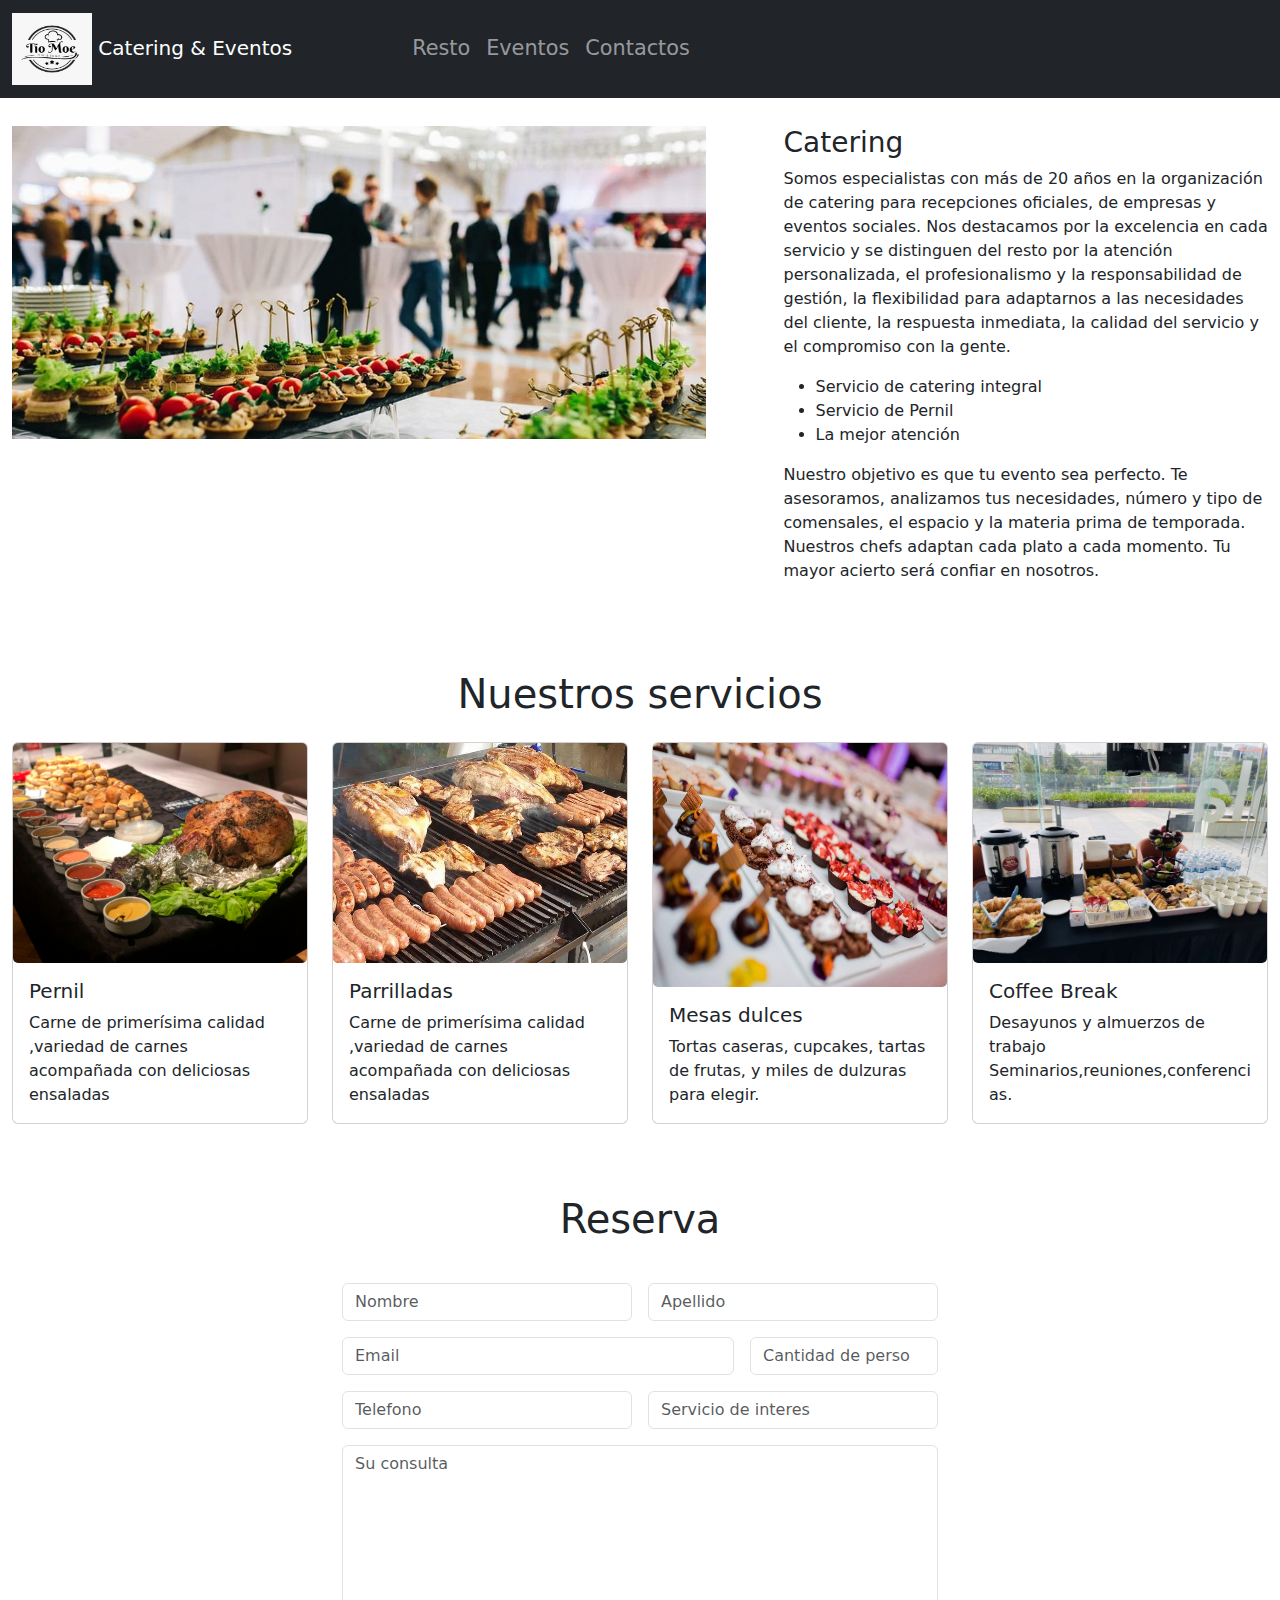
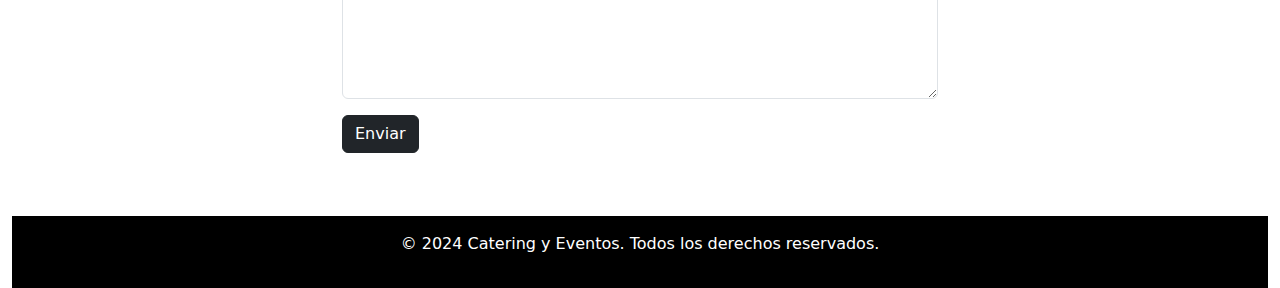
==== index.html @ b0774fae "correcion-img3" ====
<!DOCTYPE html>
<html lang="en">
<head>
    <meta charset="utf-8">
    <meta name="viewport" content="width=device-width, initial-scale=1">
    <title>Eventos</title>
    <link rel="shortcut icon" href="./img/tio moe.jpg" type="image/x-icon" width="150">

    <!-- Bootstrap CSS -->
    <link href="https://cdn.jsdelivr.net/npm/bootstrap@5.1.3/dist/css/bootstrap.min.css" rel="stylesheet" integrity="sha384-1BmE4kWBq78iYhFldvKuhfTAU6auU8tT94WrHftjDbrCEXSU1oBoqyl2QvZ6jIW3" crossorigin="anonymous">
    <link rel="stylesheet" href="./styles.css">
    <link rel="stylesheet" type="text/css" href="//fonts.googleapis.com/css?family=PT+Serif+Caption">
</head>
<body>
    <div class="container-fluid">
        <header class="fixed-top">
            <nav class="navbar navbar-expand-lg navbar-dark bg-dark flex-row flex-wrap">
                <div class="container-fluid">
                    <a class="navbar-brand" href="../Catering/index.html">
                        <img src="./img/tio moe.jpg" alt="" width="80" height="72" class="d-inline-block align-items-center">
                        Catering &amp; Eventos
                    </a>
                    <button class="navbar-toggler" type="button" data-bs-toggle="collapse" data-bs-target="#navbarSupportedContent" aria-controls="navbarSupportedContent" aria-expanded="false" aria-label="Toggle navigation">
                        <span class="navbar-toggler-icon"></span>
                    </button>
                    <div class="collapse navbar-collapse ml-auto" id="navbarSupportedContent">
                        <ul class="navbar-nav mb-2 mb-lg-0 ms-5 ps-5 ml-auto">
                            <li class="nav-item">
                                <a class="nav-link" href="#">Resto</a>
                            </li>
                            <li class="nav-item">
                                <a class="nav-link" href="#servicios">Eventos</a>
                            </li>
                            <li class="nav-item">
                                <a class="nav-link" href="#formulario">Contactos</a>
                            </li>
                        </ul>
                    </div>
                </div>
            </nav>
        </header>
        <div id="about">
            <div class="catering">
                <div>
                    <div>
                        <img src="./img/Catering.jpg" alt="" class="imgcatering">
                    </div>
                </div>
                <div class="catering-text">
                    <h3>Catering</h3>
                    <p>
                        Somos especialistas con más de 20 años en la organización de catering para recepciones oficiales, de empresas y eventos sociales.
                        Nos destacamos por la excelencia en cada servicio y se distinguen del resto por la atención personalizada, el profesionalismo y
                        la responsabilidad de gestión, la flexibilidad para adaptarnos a las necesidades del cliente, la respuesta inmediata, la calidad del servicio y el compromiso con la gente.
                    </p>
                    <ul>
                        <li>Servicio de catering integral</li>
                        <li>Servicio de Pernil</li>
                        <li>La mejor atención</li>
                    </ul>
                    <p>
                        Nuestro objetivo es que tu evento sea perfecto. Te asesoramos, analizamos tus necesidades, 
                        número y tipo de comensales, el espacio y la materia prima de temporada. Nuestros chefs adaptan cada plato a cada momento. Tu mayor acierto será confiar en nosotros. 
                    </p>
                </div>
            </div>
        </div>
        
        <div class="servicios">
            <h1 class="text-center p-2 bg-text-warning bg-gradient">
                Nuestros servicios 
            </h1>

            <section class="row">
                <article class="col-12 col-md-4 col-lg-3 mt-2">
                    <div class="card">
                        <img src="./img/pernil catering.jpg" class="card-img" alt="...">
                        <div class="card-body">
                            <h5 class="card-title">Pernil</h5>
                            <p class="card-text">Carne de primerísima calidad ,variedad de carnes acompañada con deliciosas ensaladas
                            </p>
                        </div>
                    </div>
                </article>
                <article class="col-12 col-md-4 col-lg-3 mt-2">
                    <div class="card">
                        <img src="./img/parrillada.jpeg" class="card-img" alt="...">
                        <div class="card-body">
                        <h5 class="card-title">Parrilladas</h5>
                        <p class="card-text">Carne de primerísima calidad ,variedad de carnes acompañada con deliciosas ensaladas</p>
                        </div>
                    </div>
                </article>
                <article class="col-12 col-md-4 col-lg-3 mt-2">
                    <div class="card">
                        <img src="./img/mesa dulce.jpeg" class="card-img" alt="...">
                        <div class="card-body">
                        <h5 class="card-title">Mesas dulces</h5>
                        <p class="card-text">Tortas caseras, cupcakes, tartas de frutas, y miles de dulzuras para elegir.</p>
                        </div>
                    </div>
                </article>
                <article class="col-12 col-md-4 col-lg-3 mt-2">
                    <div class="card">
                        <img src="./img/coffee break.jpg" class="card-img" alt="...">
                        <div class="card-body">
                        <h5 class="card-title">Coffee Break</h5>
                        <p class="card-text">Desayunos y almuerzos de trabajo 
                            Seminarios,reuniones,conferencias.</p>
                        </div>
                    </div>
                </article>
            </section>
        </div>
        <div class="formulario">
            <h1 class="text-center p-2 bg-text-warning bg-gradient">
                Reserva</h1>
    
            <div class="container-fluid">
    
                <section class="row justify-content-center">
                <form method="POST" name="Reserva" action="https://formsubmit.co/piaggiobruno91@gmail.com"  class="row g-3 col-12 col-md-12 col-lg-6 mt-2">
                    <div class="col-md-6">
                        <input type="text" name="nombre" id="nombre" class="form-control" placeholder="Nombre" required>
                    </div>
                    <div class="col-md-6">
                        <input type="text" name="apellido" class="form-control" id="apellido" placeholder="Apellido" required>
                    </div>
                    <div class="col-md-8">
                        <input type="email" name="email" class="form-control" id="email" placeholder="Email" required>
                    </div>
                    <div class="col-md-4">
                        <input type="number" name="personasCantidad" id="personasCantidad" class="form-control" placeholder="Cantidad de personas" required>
                    </div>
                    <div class="col-md-6">
                        <input type="tel" name="telefono" id="telefono" class="form-control" placeholder="Telefono" required>
                    </div>
                    <div class="col-md-6">
                        <input type="text" name="servicio" id="servicio" class="form-control" placeholder="Servicio de interes" required>
                    </div>
                    <div class="col-md-12">
                        <textarea name="consultas" id="consultas" class="form-control" cols="30" rows="10" placeholder="Su consulta" required></textarea>
                    </div>
                    <div class="col-md-12">
                        <button name="submit" type="submit" class="btn btn-dark">Enviar</button>
                    </div>
                </form>
  
              </section>
          </div>
      </div>

        <!-- Footer -->
        <footer>
            <p>&copy; 2024 Catering y Eventos. Todos los derechos reservados.</p>
        </footer>
    </div>

    <!-- Scripts -->
    <script src="./script.js"></script>
</body>
</html>
---- styles.css ----
/* Bootstrap CSS */
@import url('https://cdn.jsdelivr.net/npm/bootstrap@5.1.3/dist/css/bootstrap.min.css');

/* Custom CSS */
.catering{
    display: flex;
    flex-direction: row;
    margin-top: 10%;
    margin-bottom: 5%;
}
.imgcatering{
    display: flex;
    justify-content: center;
    width: 150%;
    max-width: 90%;
    height: 90%;
}
.catering-text{
    width: 50%;
    max-width: 100%;
    height: 50%;
}

/* Estilos personalizados para Flexbox */
.servicios{
    margin-bottom: 5%;
}
#about .row {
    display: flex;
    flex-direction: row;
    justify-content: space-between;
}

/* Alinea verticalmente los elementos en el centro */
#about .row.align-items-center {
    align-items: center;
}

/* Estilos adicionales para la imagen */
.about-img img {
    width: 100%;
    max-width: 100%;
    height: auto;
}
.navbar-nav .nav-link {
    font-size: 1.3rem;
}

#servicio h1{
    text-align: center;
}

.about-img img {
    width: 100%;
    box-shadow: 0 0.5rem 1rem rgba(0,0,0,0.15);
    border-radius: 0.25rem;
}
.card-img{
    width: 100%;
    height: 90%;
}
.card{
    width: 100%;
    height: 100%;
}
.formulario{
    margin-bottom: 5%;
}

footer {
    background-color: #000;
    color: #fff;
    text-align: center;
    padding: 1rem 0;
}
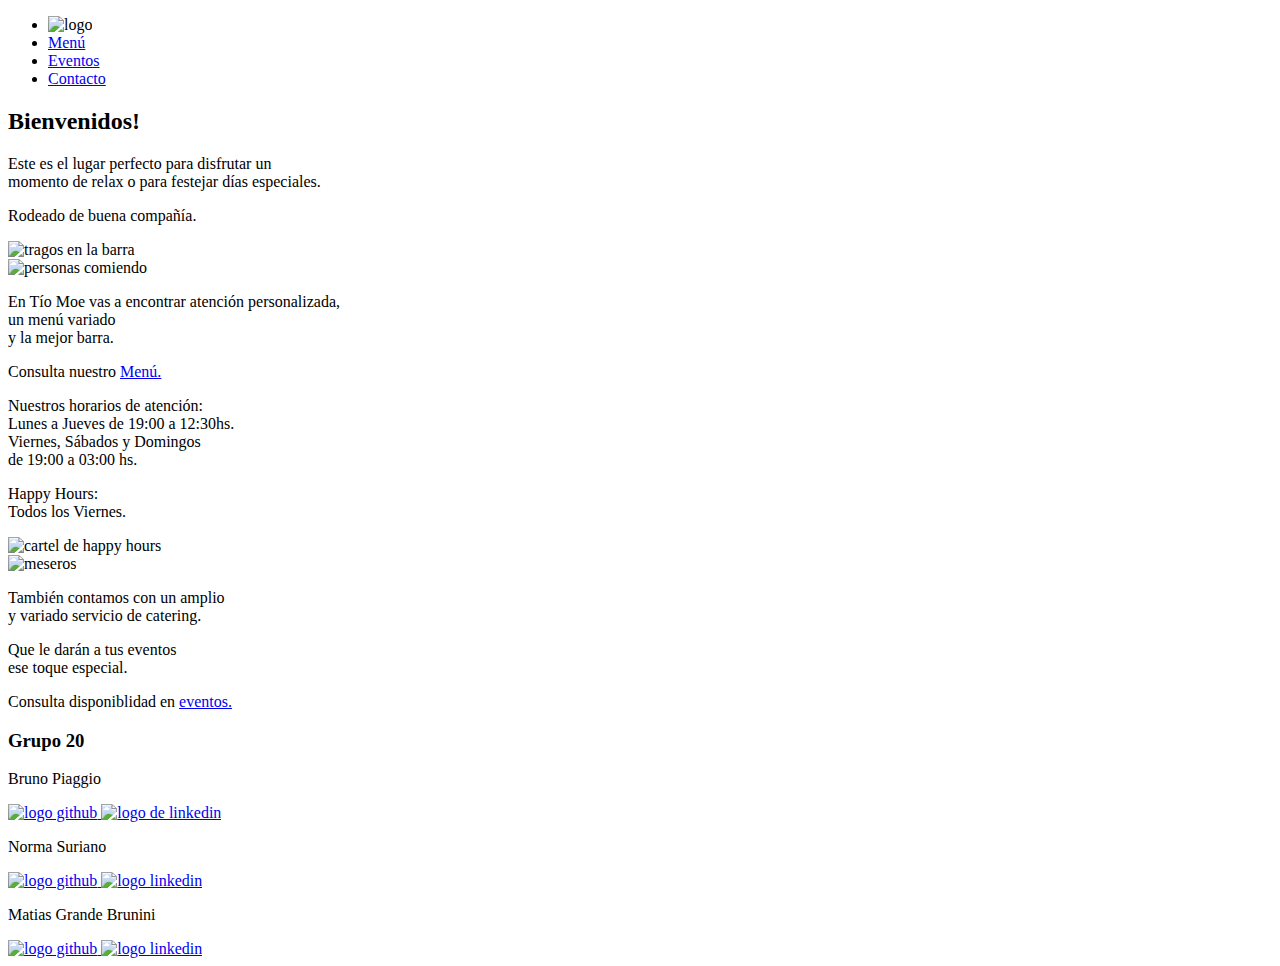
==== commit 891b3c62: "estructura general de contacto" ====
--- a/index.html
+++ b/index.html
@@ -1,162 +1,149 @@
 <!DOCTYPE html>
-<html lang="en">
+
+<html lang="es">
+
 <head>
-    <meta charset="utf-8">
-    <meta name="viewport" content="width=device-width, initial-scale=1">
-    <title>Eventos</title>
-    <link rel="shortcut icon" href="./img/tio moe.jpg" type="image/x-icon" width="150">
 
-    <!-- Bootstrap CSS -->
-    <link href="https://cdn.jsdelivr.net/npm/bootstrap@5.1.3/dist/css/bootstrap.min.css" rel="stylesheet" integrity="sha384-1BmE4kWBq78iYhFldvKuhfTAU6auU8tT94WrHftjDbrCEXSU1oBoqyl2QvZ6jIW3" crossorigin="anonymous">
-    <link rel="stylesheet" href="./styles.css">
-    <link rel="stylesheet" type="text/css" href="//fonts.googleapis.com/css?family=PT+Serif+Caption">
+    <meta charset="UTF-8">
+    <meta name="viewport" content="width=device-width">
+    <link rel="icon" href="" type="image/x-icon">
+    <link rel="stylesheet" href="css/estilo.css">
+    <title>Tío Moe</title>
+
 </head>
+
 <body>
     <div class="container-fluid">
-        <header class="fixed-top">
-            <nav class="navbar navbar-expand-lg navbar-dark bg-dark flex-row flex-wrap">
-                <div class="container-fluid">
-                    <a class="navbar-brand" href="../Catering/index.html">
-                        <img src="./img/tio moe.jpg" alt="" width="80" height="72" class="d-inline-block align-items-center">
-                        Catering &amp; Eventos
+        <header>
+            <div class="encabezado">
+
+                <nav>
+                    <ul>
+                        <li><img id="logo" src="./img/logo.png" alt="logo"></li>
+                        <li class="items"><a href="sitio/menu.html">Menú</a></li>
+                        <li class="items"><a href="sitio/eventos.html">Eventos</a></li>
+                        <li class="items"><a href="sitio/contacto.html">Contacto</a></li>
+                    </ul>
+
+                </nav>
+
+            </div>
+
+        </header>
+
+        <main>
+
+            <section class="bienvenida">
+                <div>
+                    <h2>Bienvenidos!</h2>
+                    <p class="parrafo">Este es el lugar perfecto para disfrutar un <br>
+                        momento de relax o para festejar días especiales.</p>
+                    <p class="parrafo">Rodeado de buena compañía.</p>
+                </div>
+
+                <div>
+                    <img class="foto" src="./img/imagen4.png" alt="tragos en la barra">
+                </div>
+
+            </section>
+
+
+            <section class="festejos">
+
+                <div>
+                    <img class="foto" src="./img/comida.jpg" alt="personas comiendo">
+                </div>
+
+                <div>
+                    <p class="parrafo">En Tío Moe vas a encontrar atención personalizada,<br> un menú variado
+                        <br>y la mejor barra.
+                    </p>
+                    <p class="parrafo">Consulta nuestro <a href="sitio/menu.html">Menú.</a></p>
+                </div>
+
+            </section>
+
+            <section class="happy">
+                <div>
+                    <p class="parrafo">Nuestros horarios de atención:<br>Lunes a Jueves de 19:00 a 12:30hs.<br>Viernes,
+                        Sábados y Domingos<br>de 19:00 a 03:00 hs.</p>
+                    <p class="parrafo">Happy Hours: <br>Todos los Viernes.</p>
+                </div>
+
+                <div>
+                    <img class="foto"
+                        src='https://images.getbento.com/accounts/ebd6febc8f8fda10b2eea10d007e9f9d/media/images/70164Happy_Hour.png?w=1200&fit=crop&auto=compress,format&crop=focalpoint&fp-x=0.5&fp-y=0.5'
+                        alt="cartel de happy hours">
+                </div>
+
+            </section>
+
+            <section class="catering">
+
+                <div class="fotos">
+                    <img src="./img/meseros.jpg" alt="meseros">
+                </div>
+
+                <div>
+                    <p class="parrafo">También contamos con un amplio <br>y variado servicio de catering.</p>
+                    <p class="parrafo">Que le darán a tus eventos<br> ese toque especial.</p>
+                    <p class="parrafo">Consulta disponiblidad en <a href="sitio/eventos.html">eventos.</a> </p>
+                </div>
+
+            </section>
+
+        </main>
+
+        <footer>
+
+            <h3 class="pie"> Grupo 20</h3>
+
+            <section class="nombres">
+
+                <div class="bruno">
+
+                    <p>Bruno Piaggio</p>
+                    <a href="https://github.com/Bruuno13" target="_blank">
+                        <img src="./img/github.png" alt="logo github">
                     </a>
-                    <button class="navbar-toggler" type="button" data-bs-toggle="collapse" data-bs-target="#navbarSupportedContent" aria-controls="navbarSupportedContent" aria-expanded="false" aria-label="Toggle navigation">
-                        <span class="navbar-toggler-icon"></span>
-                    </button>
-                    <div class="collapse navbar-collapse ml-auto" id="navbarSupportedContent">
-                        <ul class="navbar-nav mb-2 mb-lg-0 ms-5 ps-5 ml-auto">
-                            <li class="nav-item">
-                                <a class="nav-link" href="#">Resto</a>
-                            </li>
-                            <li class="nav-item">
-                                <a class="nav-link" href="#servicios">Eventos</a>
-                            </li>
-                            <li class="nav-item">
-                                <a class="nav-link" href="#formulario">Contactos</a>
-                            </li>
-                        </ul>
-                    </div>
+
+                    <a href="https://linkedin.com/in/bruno-piaggio-9933331a0" target="_blank">
+                        <img id="in" src="./img/linkedin.png" alt="logo de linkedin">
+                    </a>
+
                 </div>
-            </nav>
-        </header>
-        <div id="about">
-            <div class="catering">
-                <div>
-                    <div>
-                        <img src="./img/Catering.jpg" alt="" class="imgcatering">
-                    </div>
+
+                <div class="norma">
+
+                    <p>Norma Suriano</p>
+                    <a href="https://github.com/NSuriano" target="_blank">
+                        <img src="./img/github.png" alt="logo github">
+                    </a>
+
+                    <a href="https://linkedin.com/in/norma-suriano-611789265" target="_blank">
+                        <img id="in" src="./img/linkedin.png" alt="logo linkedin">
+                    </a>
+
                 </div>
-                <div class="catering-text">
-                    <h3>Catering</h3>
-                    <p>
-                        Somos especialistas con más de 20 años en la organización de catering para recepciones oficiales, de empresas y eventos sociales.
-                        Nos destacamos por la excelencia en cada servicio y se distinguen del resto por la atención personalizada, el profesionalismo y
-                        la responsabilidad de gestión, la flexibilidad para adaptarnos a las necesidades del cliente, la respuesta inmediata, la calidad del servicio y el compromiso con la gente.
-                    </p>
-                    <ul>
-                        <li>Servicio de catering integral</li>
-                        <li>Servicio de Pernil</li>
-                        <li>La mejor atención</li>
-                    </ul>
-                    <p>
-                        Nuestro objetivo es que tu evento sea perfecto. Te asesoramos, analizamos tus necesidades, 
-                        número y tipo de comensales, el espacio y la materia prima de temporada. Nuestros chefs adaptan cada plato a cada momento. Tu mayor acierto será confiar en nosotros. 
-                    </p>
+
+                <div class="matias">
+
+                    <p>Matias Grande Brunini</p>
+                    <a href="https://github.com/mgbrunini" target="_blank">
+                        <img src="./img/github.png" alt="logo github">
+                    </a>
+
+                    <a href="https://linkedin.com/in/mgbrunini" target="_blank">
+                        <img id="in" src="./img/linkedin.png" alt="logo linkedin">
+                    </a>
+
                 </div>
-            </div>
-        </div>
-        
-        <div class="servicios">
-            <h1 class="text-center p-2 bg-text-warning bg-gradient">
-                Nuestros servicios 
-            </h1>
 
-            <section class="row">
-                <article class="col-12 col-md-4 col-lg-3 mt-2">
-                    <div class="card">
-                        <img src="./img/pernil catering.jpg" class="card-img" alt="...">
-                        <div class="card-body">
-                            <h5 class="card-title">Pernil</h5>
-                            <p class="card-text">Carne de primerísima calidad ,variedad de carnes acompañada con deliciosas ensaladas
-                            </p>
-                        </div>
-                    </div>
-                </article>
-                <article class="col-12 col-md-4 col-lg-3 mt-2">
-                    <div class="card">
-                        <img src="./img/parrillada.jpeg" class="card-img" alt="...">
-                        <div class="card-body">
-                        <h5 class="card-title">Parrilladas</h5>
-                        <p class="card-text">Carne de primerísima calidad ,variedad de carnes acompañada con deliciosas ensaladas</p>
-                        </div>
-                    </div>
-                </article>
-                <article class="col-12 col-md-4 col-lg-3 mt-2">
-                    <div class="card">
-                        <img src="./img/mesa dulce.jpeg" class="card-img" alt="...">
-                        <div class="card-body">
-                        <h5 class="card-title">Mesas dulces</h5>
-                        <p class="card-text">Tortas caseras, cupcakes, tartas de frutas, y miles de dulzuras para elegir.</p>
-                        </div>
-                    </div>
-                </article>
-                <article class="col-12 col-md-4 col-lg-3 mt-2">
-                    <div class="card">
-                        <img src="./img/coffee break.jpg" class="card-img" alt="...">
-                        <div class="card-body">
-                        <h5 class="card-title">Coffee Break</h5>
-                        <p class="card-text">Desayunos y almuerzos de trabajo 
-                            Seminarios,reuniones,conferencias.</p>
-                        </div>
-                    </div>
-                </article>
+
             </section>
-        </div>
-        <div class="formulario">
-            <h1 class="text-center p-2 bg-text-warning bg-gradient">
-                Reserva</h1>
-    
-            <div class="container-fluid">
-    
-                <section class="row justify-content-center">
-                <form method="POST" name="Reserva" action="https://formsubmit.co/piaggiobruno91@gmail.com"  class="row g-3 col-12 col-md-12 col-lg-6 mt-2">
-                    <div class="col-md-6">
-                        <input type="text" name="nombre" id="nombre" class="form-control" placeholder="Nombre" required>
-                    </div>
-                    <div class="col-md-6">
-                        <input type="text" name="apellido" class="form-control" id="apellido" placeholder="Apellido" required>
-                    </div>
-                    <div class="col-md-8">
-                        <input type="email" name="email" class="form-control" id="email" placeholder="Email" required>
-                    </div>
-                    <div class="col-md-4">
-                        <input type="number" name="personasCantidad" id="personasCantidad" class="form-control" placeholder="Cantidad de personas" required>
-                    </div>
-                    <div class="col-md-6">
-                        <input type="tel" name="telefono" id="telefono" class="form-control" placeholder="Telefono" required>
-                    </div>
-                    <div class="col-md-6">
-                        <input type="text" name="servicio" id="servicio" class="form-control" placeholder="Servicio de interes" required>
-                    </div>
-                    <div class="col-md-12">
-                        <textarea name="consultas" id="consultas" class="form-control" cols="30" rows="10" placeholder="Su consulta" required></textarea>
-                    </div>
-                    <div class="col-md-12">
-                        <button name="submit" type="submit" class="btn btn-dark">Enviar</button>
-                    </div>
-                </form>
-  
-              </section>
-          </div>
-      </div>
 
-        <!-- Footer -->
-        <footer>
-            <p>&copy; 2024 Catering y Eventos. Todos los derechos reservados.</p>
         </footer>
-    </div>
 
-    <!-- Scripts -->
-    <script src="./script.js"></script>
 </body>
-</html>
+
+</html>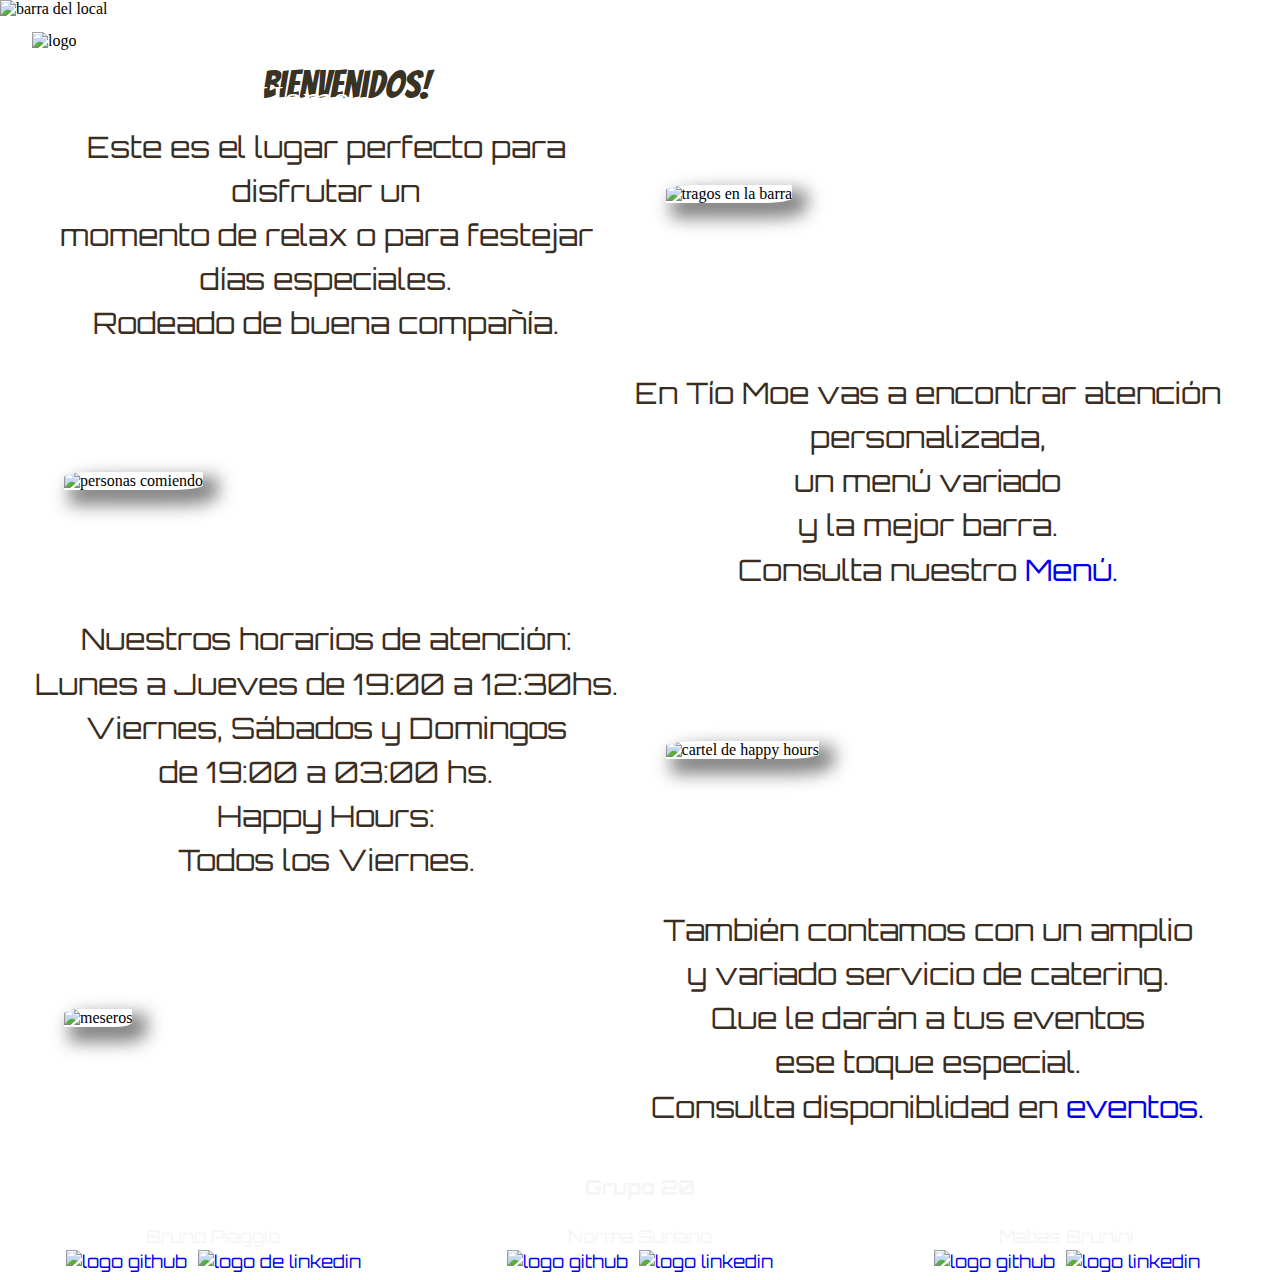
==== commit 3ecad6d1: "favicon" ====
--- a/index.html
+++ b/index.html
@@ -6,143 +6,149 @@
 
     <meta charset="UTF-8">
     <meta name="viewport" content="width=device-width">
-    <link rel="icon" href="" type="image/x-icon">
-    <link rel="stylesheet" href="css/estilo.css">
+    <link rel="icon" href="./imagenes/favicon-32x32.png" type="image/x-icon">
+    <link rel="stylesheet" href="estilo.css">
     <title>Tío Moe</title>
 
 </head>
 
 <body>
-    <div class="container-fluid">
-        <header>
-            <div class="encabezado">
+    <header>
+        <div class="encabezado">
 
-                <nav>
-                    <ul>
-                        <li><img id="logo" src="./img/logo.png" alt="logo"></li>
-                        <li class="items"><a href="sitio/menu.html">Menú</a></li>
-                        <li class="items"><a href="sitio/eventos.html">Eventos</a></li>
-                        <li class="items"><a href="sitio/contacto.html">Contacto</a></li>
-                    </ul>
+            <nav>
+                <ul>
+                    <li><img id="logo" src="./imagenes/logo.png" alt="logo"></li>
+                    <li class="items"><a href="index.html">Home</a></li>
+                    <li class="items"><a href="menu.html">Menú</a></li>
+                    <li class="items"><a href="eventos.html">Eventos</a></li>
+                    <li class="items"><a href="contacto.html">Contacto</a></li>
+                </ul>
 
-                </nav>
+            </nav>
+
+        </div>
+
+    </header>
+
+    <main>
+
+        <section class="galeria">
+
+            <img src="./imagenes/bar.jpg" alt="barra del local">
+
+        </section>
+
+        <section class="bienvenida">
+            <div>
+                <h2>Bienvenidos!</h2>
+                <p class="parrafo">Este es el lugar perfecto para disfrutar un <br>
+                    momento de relax o para festejar días especiales.</p>
+                <p class="parrafo">Rodeado de buena compañía.</p>
+            </div>
+
+            <div>
+                <img class="foto" src="./imagenes/imagen4.png" alt="tragos en la barra">
+            </div>
+
+        </section>
+
+
+        <section class="festejos">
+
+            <div>
+                <img class="foto" src="./imagenes/comida.jpg" alt="personas comiendo">
+            </div>
+
+            <div>
+                <p class="parrafo">En Tío Moe vas a encontrar atención personalizada,<br> un menú variado
+                    <br>y la mejor barra.
+                </p>
+                <p class="parrafo">Consulta nuestro <a href="menu.html">Menú.</a></p>
+            </div>
+
+        </section>
+
+        <section class="happy">
+            <div>
+                <p class="parrafo">Nuestros horarios de atención:<br>Lunes a Jueves de 19:00 a 12:30hs.<br>Viernes,
+                    Sábados y Domingos<br>de 19:00 a 03:00 hs.</p>
+                <p class="parrafo">Happy Hours: <br>Todos los Viernes.</p>
+            </div>
+
+            <div>
+                <img class="foto"
+                    src='https://images.getbento.com/accounts/ebd6febc8f8fda10b2eea10d007e9f9d/media/images/70164Happy_Hour.png?w=1200&fit=crop&auto=compress,format&crop=focalpoint&fp-x=0.5&fp-y=0.5'
+                    alt="cartel de happy hours">
+            </div>
+
+        </section>
+
+        <section class="catering">
+ 
+            <div class="fotos">
+                <img src="./imagenes/meseros.jpg" alt="meseros">
+            </div>
+
+            <div>
+                <p class="parrafo">También contamos con un amplio <br>y variado servicio de catering.</p>
+                <p class="parrafo">Que le darán a tus eventos<br> ese toque especial.</p>
+                <p class="parrafo">Consulta disponiblidad en <a href="eventos.html">eventos.</a> </p>
+            </div>
+
+        </section>
+
+    </main>
+
+    <footer>
+
+        <h3 class="pie"> Grupo 20</h3>
+
+        <section class="nombres">
+
+            <div class="bruno">
+
+                <p>Bruno Piaggio</p>
+                <a href="https://github.com/Bruuno13" target="_blank">
+                    <img src="./imagenes/github.png" alt="logo github">
+                </a>
+
+                <a href="https://linkedin.com/in/bruno-piaggio-9933331a0" target="_blank">
+                    <img id="in" src="./imagenes/linkedin.png" alt="logo de linkedin">
+                </a>
 
             </div>
 
-        </header>
+            <div class="norma">
 
-        <main>
+                <p>Norma Suriano</p>
+                <a href="https://github.com/NSuriano" target="_blank">
+                    <img src="./imagenes/github.png" alt="logo github">
+                </a>
 
-            <section class="bienvenida">
-                <div>
-                    <h2>Bienvenidos!</h2>
-                    <p class="parrafo">Este es el lugar perfecto para disfrutar un <br>
-                        momento de relax o para festejar días especiales.</p>
-                    <p class="parrafo">Rodeado de buena compañía.</p>
-                </div>
+                <a href="https://linkedin.com/in/norma-suriano-611789265" target="_blank">
+                    <img id= "in" src="./imagenes/linkedin.png" alt="logo linkedin">
+                </a>
 
-                <div>
-                    <img class="foto" src="./img/imagen4.png" alt="tragos en la barra">
-                </div>
+            </div>
 
-            </section>
+            <div class="matias">
+
+                <p>Matias Brunini</p>
+                <a href="https://github.com/mgbrunini" target="_blank">
+                    <img src="./imagenes/github.png" alt="logo github">
+                </a>
+
+                <a href="https://linkedin.com/in/mgbrunini" target="_blank">
+                    <img id="in" src="./imagenes/linkedin.png" alt="logo linkedin">
+                </a>
+
+            </div>
 
 
-            <section class="festejos">
+        </section>
 
-                <div>
-                    <img class="foto" src="./img/comida.jpg" alt="personas comiendo">
-                </div>
-
-                <div>
-                    <p class="parrafo">En Tío Moe vas a encontrar atención personalizada,<br> un menú variado
-                        <br>y la mejor barra.
-                    </p>
-                    <p class="parrafo">Consulta nuestro <a href="sitio/menu.html">Menú.</a></p>
-                </div>
-
-            </section>
-
-            <section class="happy">
-                <div>
-                    <p class="parrafo">Nuestros horarios de atención:<br>Lunes a Jueves de 19:00 a 12:30hs.<br>Viernes,
-                        Sábados y Domingos<br>de 19:00 a 03:00 hs.</p>
-                    <p class="parrafo">Happy Hours: <br>Todos los Viernes.</p>
-                </div>
-
-                <div>
-                    <img class="foto"
-                        src='https://images.getbento.com/accounts/ebd6febc8f8fda10b2eea10d007e9f9d/media/images/70164Happy_Hour.png?w=1200&fit=crop&auto=compress,format&crop=focalpoint&fp-x=0.5&fp-y=0.5'
-                        alt="cartel de happy hours">
-                </div>
-
-            </section>
-
-            <section class="catering">
-
-                <div class="fotos">
-                    <img src="./img/meseros.jpg" alt="meseros">
-                </div>
-
-                <div>
-                    <p class="parrafo">También contamos con un amplio <br>y variado servicio de catering.</p>
-                    <p class="parrafo">Que le darán a tus eventos<br> ese toque especial.</p>
-                    <p class="parrafo">Consulta disponiblidad en <a href="sitio/eventos.html">eventos.</a> </p>
-                </div>
-
-            </section>
-
-        </main>
-
-        <footer>
-
-            <h3 class="pie"> Grupo 20</h3>
-
-            <section class="nombres">
-
-                <div class="bruno">
-
-                    <p>Bruno Piaggio</p>
-                    <a href="https://github.com/Bruuno13" target="_blank">
-                        <img src="./img/github.png" alt="logo github">
-                    </a>
-
-                    <a href="https://linkedin.com/in/bruno-piaggio-9933331a0" target="_blank">
-                        <img id="in" src="./img/linkedin.png" alt="logo de linkedin">
-                    </a>
-
-                </div>
-
-                <div class="norma">
-
-                    <p>Norma Suriano</p>
-                    <a href="https://github.com/NSuriano" target="_blank">
-                        <img src="./img/github.png" alt="logo github">
-                    </a>
-
-                    <a href="https://linkedin.com/in/norma-suriano-611789265" target="_blank">
-                        <img id="in" src="./img/linkedin.png" alt="logo linkedin">
-                    </a>
-
-                </div>
-
-                <div class="matias">
-
-                    <p>Matias Grande Brunini</p>
-                    <a href="https://github.com/mgbrunini" target="_blank">
-                        <img src="./img/github.png" alt="logo github">
-                    </a>
-
-                    <a href="https://linkedin.com/in/mgbrunini" target="_blank">
-                        <img id="in" src="./img/linkedin.png" alt="logo linkedin">
-                    </a>
-
-                </div>
-
-
-            </section>
-
-        </footer>
+    </footer>
 
 </body>
 
--- a/estilo.css
+++ b/estilo.css
@@ -0,0 +1,254 @@
+@import url('https://fonts.googleapis.com/css2?family=Bangers&display=swap');
+@import url('https://fonts.googleapis.com/css2?family=Bangers&family=Orbitron:wght@400..900&display=swap');
+
+* {
+    box-sizing: border-box;
+    width: 100%;
+    text-decoration: none;
+    list-style: none;
+    margin: 0;
+    padding: 0;
+}
+
+
+body {
+    width: 100%;
+    height: auto;
+   
+}
+
+/* encabezado*/
+
+
+.encabezado {
+    width: 100%;
+    height: 13vw;
+    position: absolute;
+}
+
+.encabezado ul img {
+    width: 12vw;
+    height: 11vw;
+    margin: 2.5vw;
+}
+
+.encabezado ul img:hover {
+  transform: rotateY(360deg);
+  transition: 5s;
+  cursor: pointer;
+}
+
+.encabezado nav ul {
+    display: flex;
+    justify-content: space-around;
+   
+   
+}
+
+.encabezado nav ul .items {
+    padding: 6vw 0;
+
+}
+
+
+
+nav a {
+    
+    color: white;
+    font-size: 2.4rem;
+    font-family: fantasy;
+}
+
+nav a:hover {
+    color: #9a851c;
+
+}
+
+/*main*/
+
+.galeria img {
+    width: 100%;
+    height: 40vw;
+    margin: 0; 
+    top: 0; 
+}
+
+h2{
+    font-family: "Bangers", system-ui;
+    font-weight: 400;
+    font-size: 3vw;
+    color: #342c1bf8;
+    text-align: center;
+    margin: 20px;
+    
+}
+
+.parrafo {
+   
+    font-size: 2.3vw;
+    color: #3a2d22;
+    text-align: center;
+    font-family: "Orbitron", sans-serif;
+    line-height: 1.5;
+    margin: 0 auto;
+}
+
+.catering,
+.festejos,
+.happy,
+.bienvenida {
+    display: flex;
+    align-items: center;
+    width: 94vw;
+    justify-content: center;
+    margin: 2vw;
+}
+
+
+.fotos img,
+.foto {
+    width: 36vw;
+    height: 32vw;
+    border-radius: 26% 0 26% 0;
+    margin: 3vw;
+    right: 0;
+    box-shadow: 10px 10px 17px 5px #2d2d2d98;
+   
+}
+
+.fotos img:hover,
+.foto:hover {
+    transform: scale(1.1);
+    transition: 1s;
+    cursor: pointer;
+    border: 4px solid rgb(178, 175, 175);
+}
+
+
+/*footer*/
+
+footer {
+    background: url(./imagenes/footer.png);
+    width: 100%;
+    height: 22%;
+    color: whitesmoke;
+    font-family: "Orbitron", sans-serif;
+    font-size: 1.1rem;
+}
+
+footer .nombres {
+    display: flex;
+    justify-content: space-around;
+    margin: 5px 0;
+    text-align: center;
+   
+}
+
+footer h3 {
+    text-align: center;
+    padding: 20px;
+  
+}
+
+footer .nombres a img {
+    width: 3vw;
+    height: 3vw;
+    margin: 3px;
+}
+
+footer .nombres a #in {
+    width: 2.6vw;
+    height: 2.6vw;
+} 
+
+footer .nombres a #in:hover,
+footer .nombres a img:hover {
+  width: 3.6vw;
+  height: 3.6vw;
+
+}
+
+/*responsivo mobile */
+
+@media (max-width: 500px) {
+
+    /*encabezado */
+
+    .encabezado {
+        height: 26%;
+    }
+
+    .encabezado nav #logo {
+        width: 16vw;
+        height: 14vw;
+        position: absolute;
+        top: 1.5vw;
+        left: 43%;
+        margin-bottom: 1.5vw;
+    }
+   
+    .encabezado nav ul .items {
+      margin-top: 15vw;
+      left: 0;
+    }
+
+    .encabezado nav ul .items a {
+        gap: 1.5vw;
+        font-size: 1.3rem;
+        padding: 0 4vw;
+    }
+
+    .banner {
+        width: 100%;
+    }
+    
+    /*main */
+
+    .parrafo {
+        font-size: clamp(1rem, 1.2rem, 1.4rem);
+    }
+
+    .bienvenida h2 {
+        font-size: 1.5rem;
+    }
+
+
+     /*footer */
+
+     footer h3 {
+        padding: 15px;
+    }
+
+    .bruno,
+    .norma,
+    .matias {
+        width: 30%;
+        gap: 1%;
+        margin-top: 0;
+    }
+    footer .nombres a #in,
+    footer .nombres a img {
+        width: 6.5vw;
+        height: 6.5vw;
+    }
+
+}
+
+@media (min-width: 501px) and (max-width: 800px) {
+
+    .encabezado div ul {
+        margin-top: 4vw;
+        position: absolute;
+        left: 4vw;
+    }
+
+    .encabezado ul img {
+        margin: 3.2vw 0;
+
+    }
+
+    .encabezado nav ul .items a {
+        font-size: 1.5rem;
+        gap: 1vw;
+    }
+}
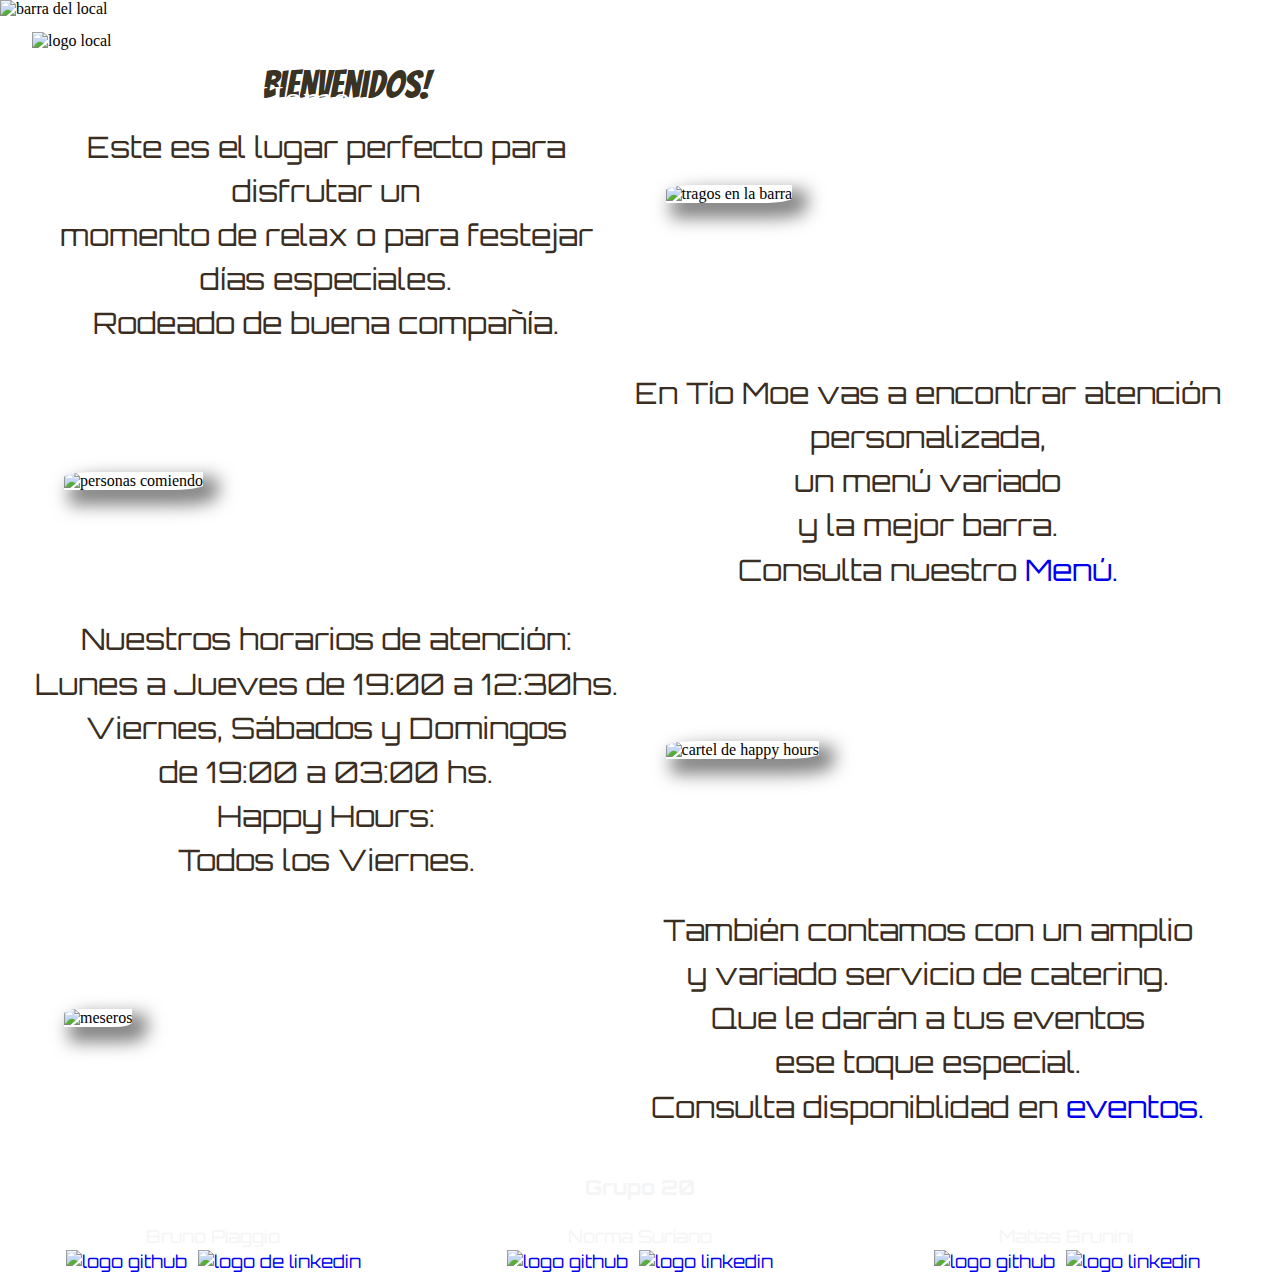
==== commit 14e81483: "corrigiendo errores que marcó validator" ====
--- a/index.html
+++ b/index.html
@@ -18,7 +18,7 @@
 
             <nav>
                 <ul>
-                    <li><img id="logo" src="./imagenes/logo.png" alt="logo"></li>
+                    <li><img id="logo" src="./imagenes/logo.png" alt="logo local"></li>
                     <li class="items"><a href="index.html">Home</a></li>
                     <li class="items"><a href="menu.html">Menú</a></li>
                     <li class="items"><a href="eventos.html">Eventos</a></li>
@@ -33,13 +33,13 @@
 
     <main>
 
-        <section class="galeria">
+        <div class="galeria">
 
             <img src="./imagenes/bar.jpg" alt="barra del local">
 
-        </section>
+        </div>
 
-        <section class="bienvenida">
+        <div class="bienvenida">
             <div>
                 <h2>Bienvenidos!</h2>
                 <p class="parrafo">Este es el lugar perfecto para disfrutar un <br>
@@ -51,10 +51,10 @@
                 <img class="foto" src="./imagenes/imagen4.png" alt="tragos en la barra">
             </div>
 
-        </section>
+        </div>
 
 
-        <section class="festejos">
+        <div class="festejos">
 
             <div>
                 <img class="foto" src="./imagenes/comida.jpg" alt="personas comiendo">
@@ -67,9 +67,9 @@
                 <p class="parrafo">Consulta nuestro <a href="menu.html">Menú.</a></p>
             </div>
 
-        </section>
+        </div>
 
-        <section class="happy">
+        <div class="happy">
             <div>
                 <p class="parrafo">Nuestros horarios de atención:<br>Lunes a Jueves de 19:00 a 12:30hs.<br>Viernes,
                     Sábados y Domingos<br>de 19:00 a 03:00 hs.</p>
@@ -82,9 +82,9 @@
                     alt="cartel de happy hours">
             </div>
 
-        </section>
+        </div>
 
-        <section class="catering">
+        <div class="catering">
  
             <div class="fotos">
                 <img src="./imagenes/meseros.jpg" alt="meseros">
@@ -96,7 +96,7 @@
                 <p class="parrafo">Consulta disponiblidad en <a href="eventos.html">eventos.</a> </p>
             </div>
 
-        </section>
+        </div>
 
     </main>
 
@@ -104,7 +104,7 @@
 
         <h3 class="pie"> Grupo 20</h3>
 
-        <section class="nombres">
+        <div class="nombres">
 
             <div class="bruno">
 
@@ -114,7 +114,7 @@
                 </a>
 
                 <a href="https://linkedin.com/in/bruno-piaggio-9933331a0" target="_blank">
-                    <img id="in" src="./imagenes/linkedin.png" alt="logo de linkedin">
+                    <img class="in" src="./imagenes/linkedin.png" alt="logo de linkedin">
                 </a>
 
             </div>
@@ -127,7 +127,7 @@
                 </a>
 
                 <a href="https://linkedin.com/in/norma-suriano-611789265" target="_blank">
-                    <img id= "in" src="./imagenes/linkedin.png" alt="logo linkedin">
+                    <img class="in" src="./imagenes/linkedin.png" alt="logo linkedin">
                 </a>
 
             </div>
@@ -140,13 +140,13 @@
                 </a>
 
                 <a href="https://linkedin.com/in/mgbrunini" target="_blank">
-                    <img id="in" src="./imagenes/linkedin.png" alt="logo linkedin">
+                    <img class="in" src="./imagenes/linkedin.png" alt="logo linkedin">
                 </a>
 
             </div>
 
 
-        </section>
+        </div>
 
     </footer>
 
--- a/estilo.css
+++ b/estilo.css
@@ -156,12 +156,12 @@
     margin: 3px;
 }
 
-footer .nombres a #in {
+footer .nombres a .in {
     width: 2.6vw;
     height: 2.6vw;
 } 
 
-footer .nombres a #in:hover,
+footer .nombres a .in:hover,
 footer .nombres a img:hover {
   width: 3.6vw;
   height: 3.6vw;
@@ -226,7 +226,7 @@
         gap: 1%;
         margin-top: 0;
     }
-    footer .nombres a #in,
+    footer .nombres a .in,
     footer .nombres a img {
         width: 6.5vw;
         height: 6.5vw;
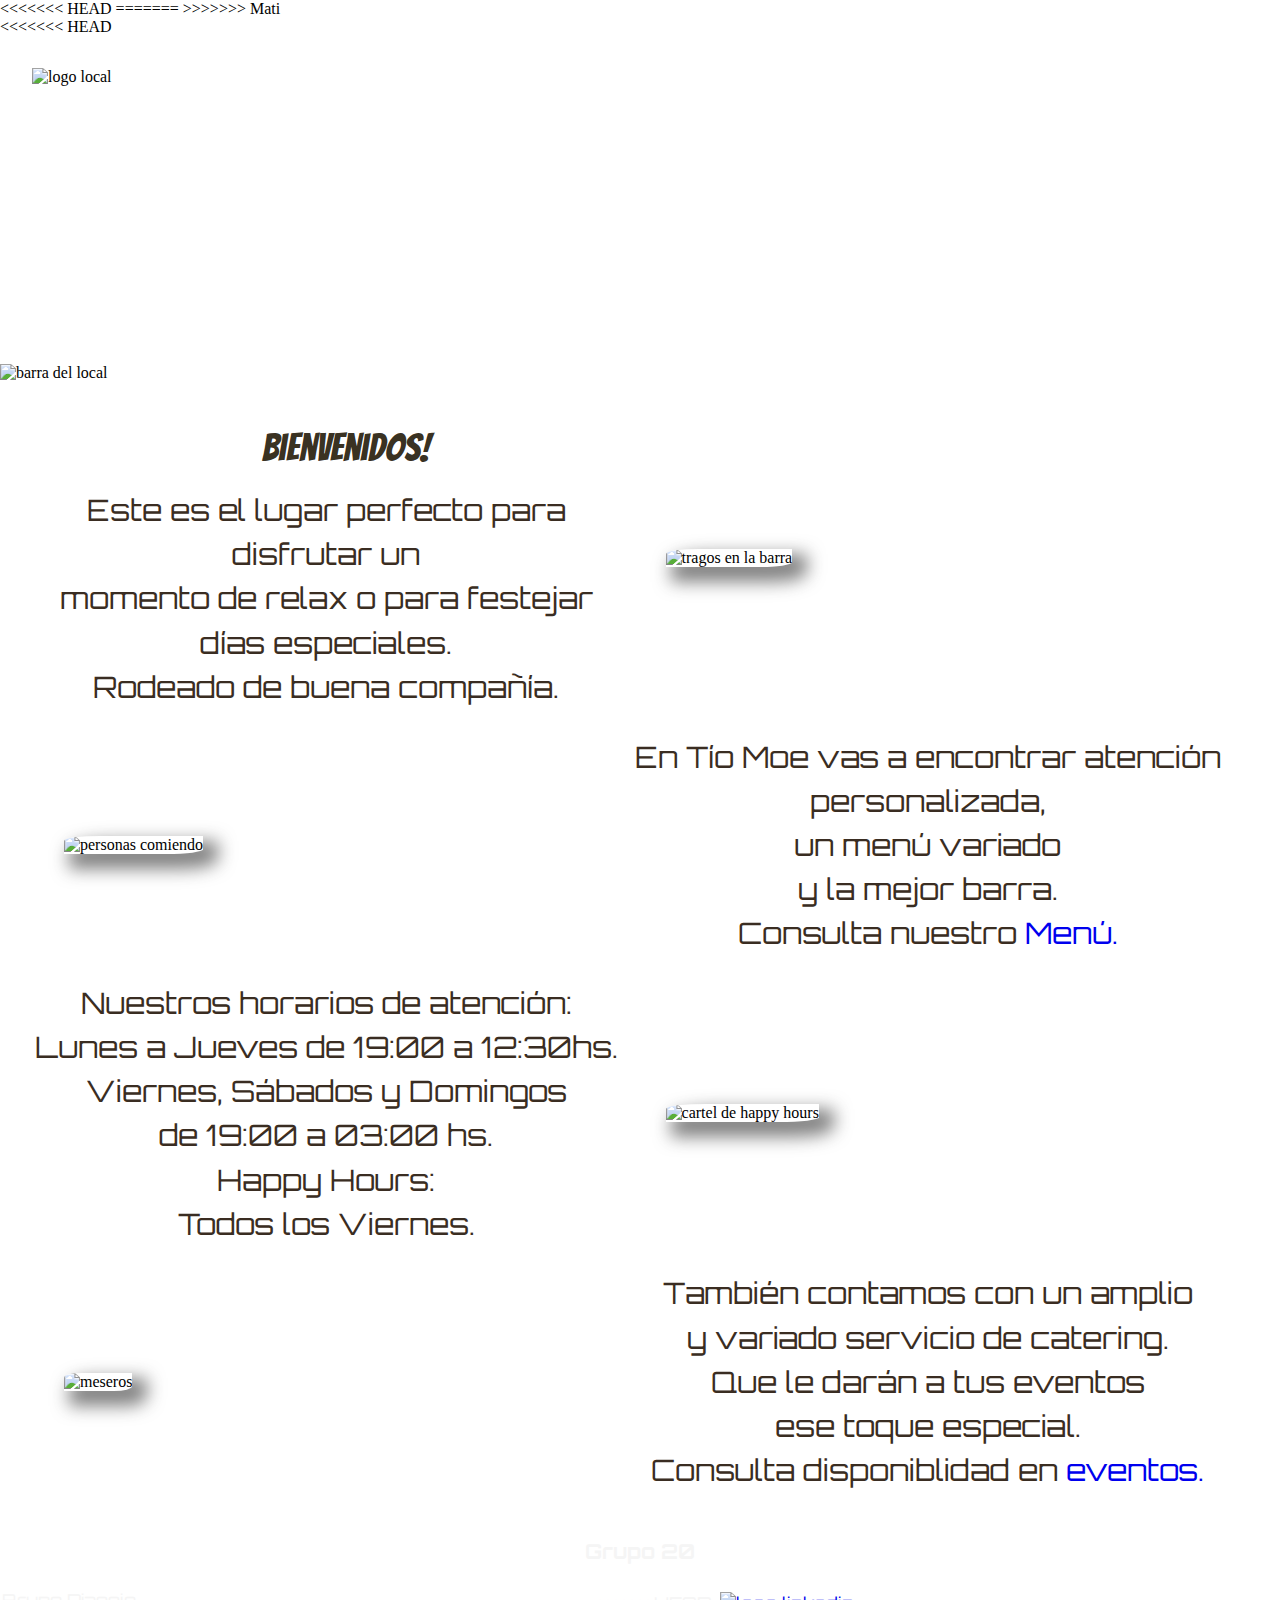
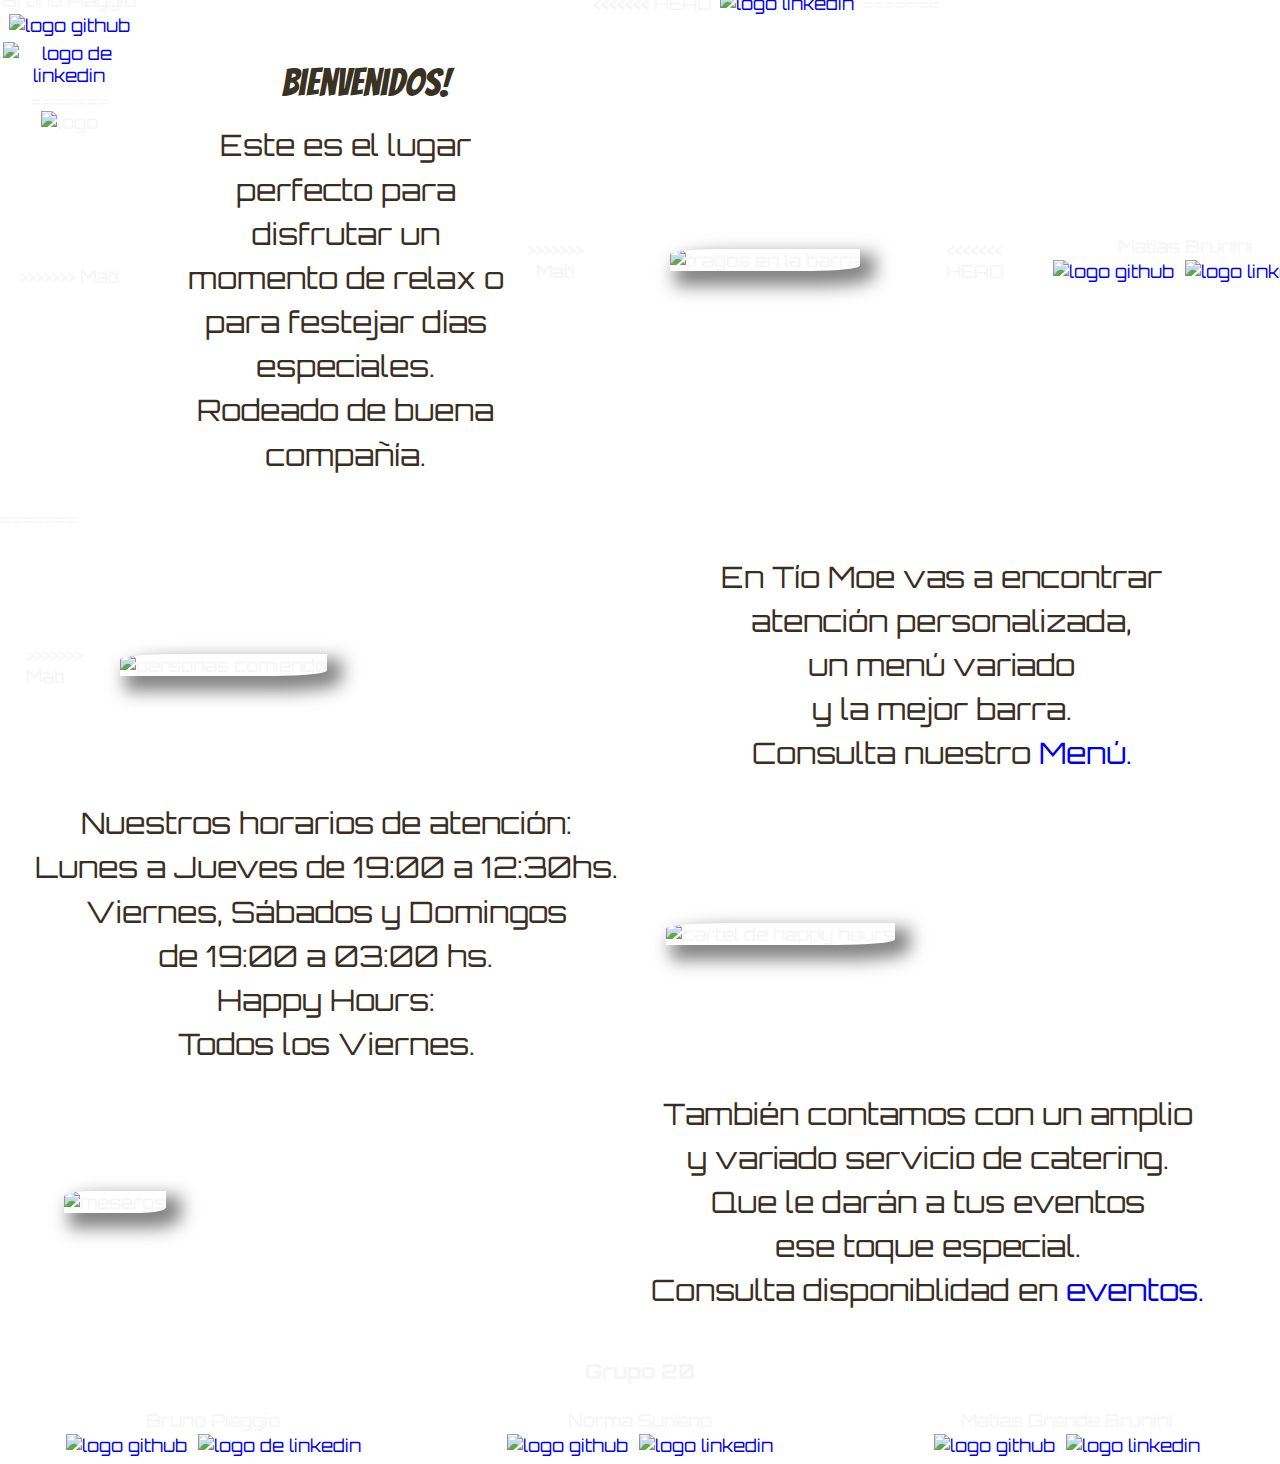
==== commit 0955eea5: "Merge branch 'Mati'" ====
--- a/index.html
+++ b/index.html
@@ -6,23 +6,29 @@
 
     <meta charset="UTF-8">
     <meta name="viewport" content="width=device-width">
+<<<<<<< HEAD
     <link rel="icon" href="./imagenes/favicon-32x32.png" type="image/x-icon">
-    <link rel="stylesheet" href="estilo.css">
+=======
+    <link rel="icon" href="" type="image/x-icon">
+>>>>>>> Mati
+    <link rel="stylesheet" href="css/estilo.css">
     <title>Tío Moe</title>
 
 </head>
 
 <body>
-    <header>
-        <div class="encabezado">
-
+    <div class="container-fluid">
+        <header>
+            <div class="encabezado">
+
+<<<<<<< HEAD
             <nav>
                 <ul>
                     <li><img id="logo" src="./imagenes/logo.png" alt="logo local"></li>
                     <li class="items"><a href="index.html">Home</a></li>
-                    <li class="items"><a href="menu.html">Menú</a></li>
-                    <li class="items"><a href="eventos.html">Eventos</a></li>
-                    <li class="items"><a href="contacto.html">Contacto</a></li>
+                    <li class="items"><a href="html/menu.html">Menú</a></li>
+                    <li class="items"><a href="html/eventos.html">Eventos</a></li>
+                    <li class="items"><a href="html/contacto.html">Contacto</a></li>
                 </ul>
 
             </nav>
@@ -64,7 +70,7 @@
                 <p class="parrafo">En Tío Moe vas a encontrar atención personalizada,<br> un menú variado
                     <br>y la mejor barra.
                 </p>
-                <p class="parrafo">Consulta nuestro <a href="menu.html">Menú.</a></p>
+                <p class="parrafo">Consulta nuestro <a href="html/menu.html">Menú.</a></p>
             </div>
 
         </div>
@@ -93,7 +99,7 @@
             <div>
                 <p class="parrafo">También contamos con un amplio <br>y variado servicio de catering.</p>
                 <p class="parrafo">Que le darán a tus eventos<br> ese toque especial.</p>
-                <p class="parrafo">Consulta disponiblidad en <a href="eventos.html">eventos.</a> </p>
+                <p class="parrafo">Consulta disponiblidad en <a href="html/eventos.html">eventos.</a> </p>
             </div>
 
         </div>
@@ -116,22 +122,43 @@
                 <a href="https://linkedin.com/in/bruno-piaggio-9933331a0" target="_blank">
                     <img class="in" src="./imagenes/linkedin.png" alt="logo de linkedin">
                 </a>
-
-            </div>
-
-            <div class="norma">
-
-                <p>Norma Suriano</p>
-                <a href="https://github.com/NSuriano" target="_blank">
-                    <img src="./imagenes/github.png" alt="logo github">
-                </a>
-
+=======
+                <nav>
+                    <ul>
+                        <li><img id="logo" src="./img/logo.png" alt="logo"></li>
+                        <li class="items"><a href="sitio/menu.html">Menú</a></li>
+                        <li class="items"><a href="sitio/eventos.html">Eventos</a></li>
+                        <li class="items"><a href="sitio/contacto.html">Contacto</a></li>
+                    </ul>
+
+                </nav>
+>>>>>>> Mati
+
+            </div>
+
+        </header>
+
+        <main>
+
+<<<<<<< HEAD
                 <a href="https://linkedin.com/in/norma-suriano-611789265" target="_blank">
                     <img class="in" src="./imagenes/linkedin.png" alt="logo linkedin">
                 </a>
-
-            </div>
-
+=======
+            <section class="bienvenida">
+                <div>
+                    <h2>Bienvenidos!</h2>
+                    <p class="parrafo">Este es el lugar perfecto para disfrutar un <br>
+                        momento de relax o para festejar días especiales.</p>
+                    <p class="parrafo">Rodeado de buena compañía.</p>
+                </div>
+>>>>>>> Mati
+
+                <div>
+                    <img class="foto" src="./img/imagen4.png" alt="tragos en la barra">
+                </div>
+
+<<<<<<< HEAD
             <div class="matias">
 
                 <p>Matias Brunini</p>
@@ -147,8 +174,106 @@
 
 
         </div>
-
-    </footer>
+=======
+            </section>
+
+
+            <section class="festejos">
+>>>>>>> Mati
+
+                <div>
+                    <img class="foto" src="./img/comida.jpg" alt="personas comiendo">
+                </div>
+
+                <div>
+                    <p class="parrafo">En Tío Moe vas a encontrar atención personalizada,<br> un menú variado
+                        <br>y la mejor barra.
+                    </p>
+                    <p class="parrafo">Consulta nuestro <a href="sitio/menu.html">Menú.</a></p>
+                </div>
+
+            </section>
+
+            <section class="happy">
+                <div>
+                    <p class="parrafo">Nuestros horarios de atención:<br>Lunes a Jueves de 19:00 a 12:30hs.<br>Viernes,
+                        Sábados y Domingos<br>de 19:00 a 03:00 hs.</p>
+                    <p class="parrafo">Happy Hours: <br>Todos los Viernes.</p>
+                </div>
+
+                <div>
+                    <img class="foto"
+                        src='https://images.getbento.com/accounts/ebd6febc8f8fda10b2eea10d007e9f9d/media/images/70164Happy_Hour.png?w=1200&fit=crop&auto=compress,format&crop=focalpoint&fp-x=0.5&fp-y=0.5'
+                        alt="cartel de happy hours">
+                </div>
+
+            </section>
+
+            <section class="catering">
+
+                <div class="fotos">
+                    <img src="./img/meseros.jpg" alt="meseros">
+                </div>
+
+                <div>
+                    <p class="parrafo">También contamos con un amplio <br>y variado servicio de catering.</p>
+                    <p class="parrafo">Que le darán a tus eventos<br> ese toque especial.</p>
+                    <p class="parrafo">Consulta disponiblidad en <a href="sitio/eventos.html">eventos.</a> </p>
+                </div>
+
+            </section>
+
+        </main>
+
+        <footer>
+
+            <h3 class="pie"> Grupo 20</h3>
+
+            <section class="nombres">
+
+                <div class="bruno">
+
+                    <p>Bruno Piaggio</p>
+                    <a href="https://github.com/Bruuno13" target="_blank">
+                        <img src="./img/github.png" alt="logo github">
+                    </a>
+
+                    <a href="https://linkedin.com/in/bruno-piaggio-9933331a0" target="_blank">
+                        <img id="in" src="./img/linkedin.png" alt="logo de linkedin">
+                    </a>
+
+                </div>
+
+                <div class="norma">
+
+                    <p>Norma Suriano</p>
+                    <a href="https://github.com/NSuriano" target="_blank">
+                        <img src="./img/github.png" alt="logo github">
+                    </a>
+
+                    <a href="https://linkedin.com/in/norma-suriano-611789265" target="_blank">
+                        <img id="in" src="./img/linkedin.png" alt="logo linkedin">
+                    </a>
+
+                </div>
+
+                <div class="matias">
+
+                    <p>Matias Grande Brunini</p>
+                    <a href="https://github.com/mgbrunini" target="_blank">
+                        <img src="./img/github.png" alt="logo github">
+                    </a>
+
+                    <a href="https://linkedin.com/in/mgbrunini" target="_blank">
+                        <img id="in" src="./img/linkedin.png" alt="logo linkedin">
+                    </a>
+
+                </div>
+
+
+            </section>
+
+        </footer>
 
 </body>
 
--- a/css/estilo.css
+++ b/css/estilo.css
@@ -0,0 +1,265 @@
+@import url('https://fonts.googleapis.com/css2?family=Bangers&display=swap');
+@import url('https://fonts.googleapis.com/css2?family=Bangers&family=Orbitron:wght@400..900&display=swap');
+
+* {
+    box-sizing: border-box;
+    width: 100%;
+    text-decoration: none;
+    list-style: none;
+    margin: 0;
+    padding: 0;
+}
+
+
+body {
+    width: 100%;
+    height: 100%;
+}
+
+/* encabezado*/
+
+.header {
+    width: 100%;
+    height: 13vw;
+    margin-bottom: 5px;
+   
+}
+
+.encabezado {
+    width: 100%;
+    height: 23vw;
+    background: url(../img/bar.jpg);
+    background-size: cover;
+    background-repeat: no-repeat;
+    margin-bottom: 4vw;
+}
+.encabezado ul img {
+    width: 12vw;
+    height: 11vw;
+    margin: 2.5vw;
+}
+
+.encabezado ul img:hover {
+  transform: rotateY(360deg);
+  transition: 5s;
+  cursor: pointer;
+}
+
+.encabezado nav ul {
+    display: flex;
+    justify-content: space-around;
+   
+   
+}
+
+.encabezado nav ul .items {
+    padding: 6vw 0;
+
+}
+
+
+
+nav a {
+    
+    color: white;
+    font-size: 2.4rem;
+    font-family: fantasy;
+}
+
+nav a:hover {
+    color: #9a851c;
+
+}
+
+/*main*/
+
+.galeria img {
+    width: 100%;
+    height: 40vw;
+    margin: 0; 
+    top: 0; 
+}
+
+h2{
+    font-family: "Bangers", system-ui;
+    font-weight: 400;
+    font-size: 3vw;
+    color: #342c1bf8;
+    text-align: center;
+    margin: 20px;
+    
+}
+
+.parrafo {
+   
+    font-size: 2.3vw;
+    color: #3a2d22;
+    text-align: center;
+    font-family: "Orbitron", sans-serif;
+    line-height: 1.5;
+    margin: 0 auto;
+}
+
+.catering,
+.festejos,
+.happy,
+.bienvenida {
+    display: flex;
+    align-items: center;
+    width: 94vw;
+    justify-content: center;
+    margin: 2vw;
+}
+
+
+.fotos img,
+.foto {
+    width: 36vw;
+    height: 32vw;
+    border-radius: 26% 0 26% 0;
+    margin: 3vw;
+    right: 0;
+    box-shadow: 10px 10px 17px 5px #2d2d2d98;
+   
+}
+
+.fotos img:hover,
+.foto:hover {
+    transform: scale(1.1);
+    transition: 1s;
+    cursor: pointer;
+    border: 4px solid rgb(178, 175, 175);
+}
+
+
+/*footer*/
+
+footer {
+<<<<<<< HEAD
+    background: url(../imagenes/footer.png);
+=======
+    background: url(../img/footer.png);
+>>>>>>> Mati
+    width: 100%;
+    height: 25%;
+    color: whitesmoke;
+    font-family: "Orbitron", sans-serif;
+    font-size: 1.1rem;
+}
+
+footer .nombres {
+    display: flex;
+    justify-content: space-around;
+    margin: 5px 0;
+    text-align: center;
+   
+}
+
+footer h3 {
+    text-align: center;
+    padding: 20px;
+  
+}
+
+footer .nombres a img {
+    width: 3vw;
+    height: 3vw;
+    margin: 3px;
+}
+
+footer .nombres a .in {
+    width: 2.6vw;
+    height: 2.6vw;
+} 
+
+footer .nombres a .in:hover,
+footer .nombres a img:hover {
+  width: 3.6vw;
+  height: 3.6vw;
+
+}
+
+/*responsivo mobile */
+
+@media (max-width: 500px) {
+
+    /*encabezado */
+
+    .encabezado {
+        height: 26%;
+    }
+
+    .encabezado nav #logo {
+        width: 17vw;
+        height: 15vw;
+        position: absolute;
+        top: 1.5vw;
+        left: 43%;
+        margin-bottom: 1.5vw;
+    }
+   
+    .encabezado nav ul .items {
+      margin-top: 15vw;
+      left: 0;
+    }
+
+    .encabezado nav ul .items a {
+        gap: 1.5vw;
+        font-size: 1.3rem;
+        padding: 0 4vw;
+    }
+
+    .banner {
+        width: 100%;
+    }
+    
+    /*main */
+
+    .parrafo {
+        font-size: clamp(1rem, 1.2rem, 1.4rem);
+    }
+
+    .bienvenida h2 {
+        font-size: 1.5rem;
+    }
+
+
+     /*footer */
+
+     footer h3 {
+        padding: 15px;
+    }
+
+    .bruno,
+    .norma,
+    .matias {
+        width: 30%;
+        gap: 1%;
+        margin-top: 0;
+    }
+    footer .nombres a .in,
+    footer .nombres a img {
+        width: 6.5vw;
+        height: 6.5vw;
+    }
+
+}
+
+@media (min-width: 501px) and (max-width: 800px) {
+
+    .encabezado div ul {
+        margin-top: 4vw;
+        position: absolute;
+        left: 4vw;
+    }
+
+    .encabezado ul img {
+        margin: 3.2vw 0;
+
+    }
+
+    .encabezado nav ul .items a {
+        font-size: 1.5rem;
+        gap: 1vw;
+    }
+}
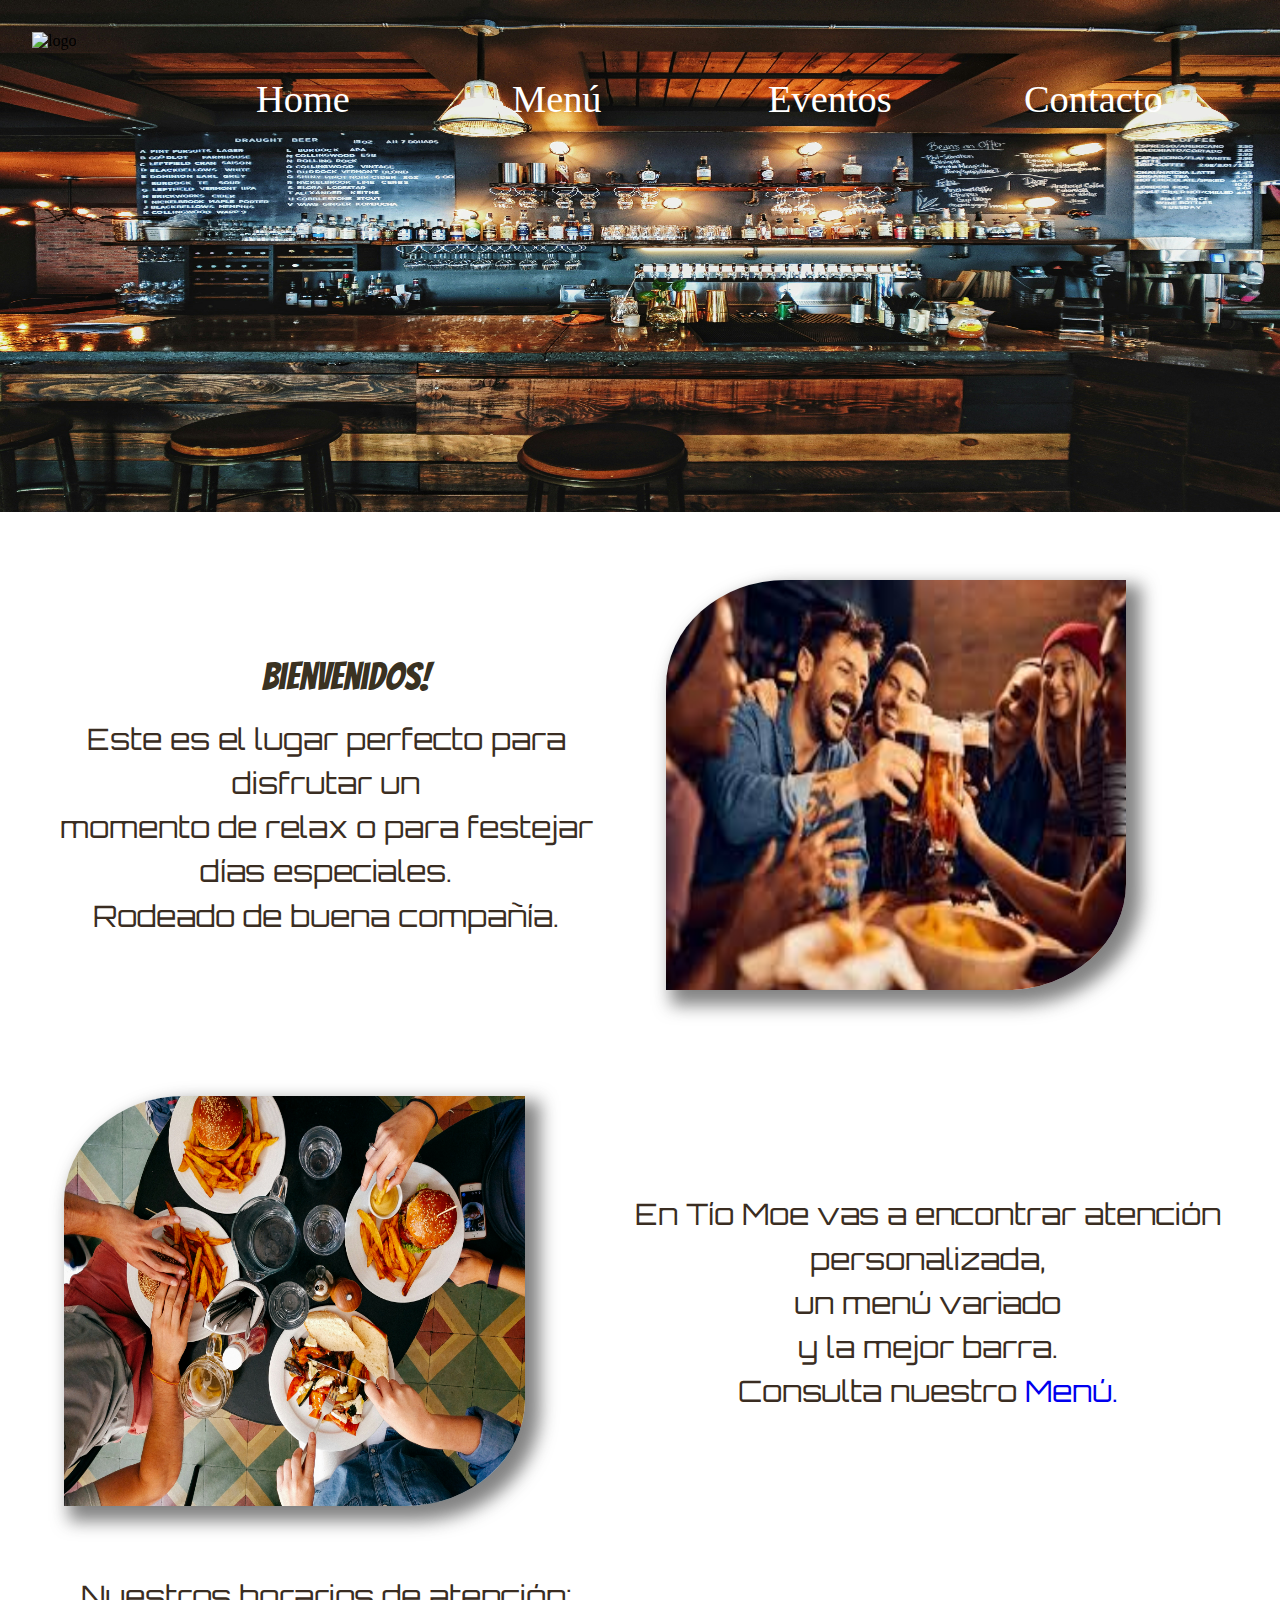
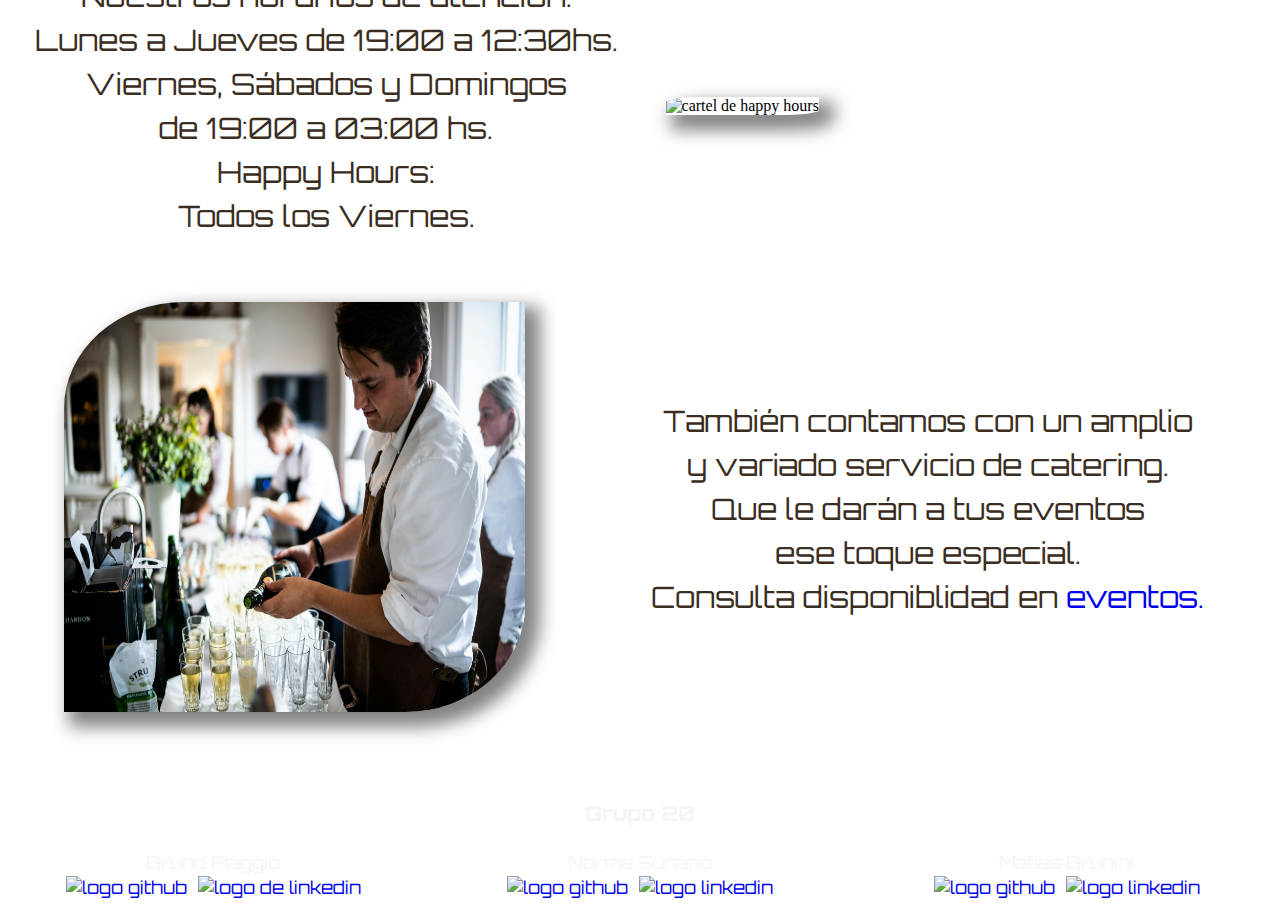
==== commit e636005d: "desde cero" ====
--- a/index.html
+++ b/index.html
@@ -6,29 +6,23 @@
 
     <meta charset="UTF-8">
     <meta name="viewport" content="width=device-width">
-<<<<<<< HEAD
-    <link rel="icon" href="./imagenes/favicon-32x32.png" type="image/x-icon">
-=======
     <link rel="icon" href="" type="image/x-icon">
->>>>>>> Mati
-    <link rel="stylesheet" href="css/estilo.css">
+    <link rel="stylesheet" href="estilo.css">
     <title>Tío Moe</title>
 
 </head>
 
 <body>
-    <div class="container-fluid">
-        <header>
-            <div class="encabezado">
+    <header>
+        <div class="encabezado">
 
-<<<<<<< HEAD
             <nav>
                 <ul>
-                    <li><img id="logo" src="./imagenes/logo.png" alt="logo local"></li>
+                    <li><img id="logo" src="./imagenes/logo.png" alt="logo"></li>
                     <li class="items"><a href="index.html">Home</a></li>
-                    <li class="items"><a href="html/menu.html">Menú</a></li>
-                    <li class="items"><a href="html/eventos.html">Eventos</a></li>
-                    <li class="items"><a href="html/contacto.html">Contacto</a></li>
+                    <li class="items"><a href="menu.html">Menú</a></li>
+                    <li class="items"><a href="eventos.html">Eventos</a></li>
+                    <li class="items"><a href="contacto.html">Contacto</a></li>
                 </ul>
 
             </nav>
@@ -39,13 +33,13 @@
 
     <main>
 
-        <div class="galeria">
+        <section class="galeria">
 
             <img src="./imagenes/bar.jpg" alt="barra del local">
 
-        </div>
+        </section>
 
-        <div class="bienvenida">
+        <section class="bienvenida">
             <div>
                 <h2>Bienvenidos!</h2>
                 <p class="parrafo">Este es el lugar perfecto para disfrutar un <br>
@@ -57,10 +51,10 @@
                 <img class="foto" src="./imagenes/imagen4.png" alt="tragos en la barra">
             </div>
 
-        </div>
+        </section>
 
 
-        <div class="festejos">
+        <section class="festejos">
 
             <div>
                 <img class="foto" src="./imagenes/comida.jpg" alt="personas comiendo">
@@ -70,12 +64,12 @@
                 <p class="parrafo">En Tío Moe vas a encontrar atención personalizada,<br> un menú variado
                     <br>y la mejor barra.
                 </p>
-                <p class="parrafo">Consulta nuestro <a href="html/menu.html">Menú.</a></p>
+                <p class="parrafo">Consulta nuestro <a href="menu.html">Menú.</a></p>
             </div>
 
-        </div>
+        </section>
 
-        <div class="happy">
+        <section class="happy">
             <div>
                 <p class="parrafo">Nuestros horarios de atención:<br>Lunes a Jueves de 19:00 a 12:30hs.<br>Viernes,
                     Sábados y Domingos<br>de 19:00 a 03:00 hs.</p>
@@ -88,9 +82,9 @@
                     alt="cartel de happy hours">
             </div>
 
-        </div>
+        </section>
 
-        <div class="catering">
+        <section class="catering">
  
             <div class="fotos">
                 <img src="./imagenes/meseros.jpg" alt="meseros">
@@ -99,10 +93,10 @@
             <div>
                 <p class="parrafo">También contamos con un amplio <br>y variado servicio de catering.</p>
                 <p class="parrafo">Que le darán a tus eventos<br> ese toque especial.</p>
-                <p class="parrafo">Consulta disponiblidad en <a href="html/eventos.html">eventos.</a> </p>
+                <p class="parrafo">Consulta disponiblidad en <a href="eventos.html">eventos.</a> </p>
             </div>
 
-        </div>
+        </section>
 
     </main>
 
@@ -110,7 +104,7 @@
 
         <h3 class="pie"> Grupo 20</h3>
 
-        <div class="nombres">
+        <section class="nombres">
 
             <div class="bruno">
 
@@ -120,45 +114,24 @@
                 </a>
 
                 <a href="https://linkedin.com/in/bruno-piaggio-9933331a0" target="_blank">
-                    <img class="in" src="./imagenes/linkedin.png" alt="logo de linkedin">
+                    <img id="in" src="./imagenes/linkedin.png" alt="logo de linkedin">
                 </a>
-=======
-                <nav>
-                    <ul>
-                        <li><img id="logo" src="./img/logo.png" alt="logo"></li>
-                        <li class="items"><a href="sitio/menu.html">Menú</a></li>
-                        <li class="items"><a href="sitio/eventos.html">Eventos</a></li>
-                        <li class="items"><a href="sitio/contacto.html">Contacto</a></li>
-                    </ul>
-
-                </nav>
->>>>>>> Mati
 
             </div>
 
-        </header>
+            <div class="norma">
 
-        <main>
+                <p>Norma Suriano</p>
+                <a href="https://github.com/NSuriano" target="_blank">
+                    <img src="./imagenes/github.png" alt="logo github">
+                </a>
 
-<<<<<<< HEAD
                 <a href="https://linkedin.com/in/norma-suriano-611789265" target="_blank">
-                    <img class="in" src="./imagenes/linkedin.png" alt="logo linkedin">
+                    <img id= "in" src="./imagenes/linkedin.png" alt="logo linkedin">
                 </a>
-=======
-            <section class="bienvenida">
-                <div>
-                    <h2>Bienvenidos!</h2>
-                    <p class="parrafo">Este es el lugar perfecto para disfrutar un <br>
-                        momento de relax o para festejar días especiales.</p>
-                    <p class="parrafo">Rodeado de buena compañía.</p>
-                </div>
->>>>>>> Mati
 
-                <div>
-                    <img class="foto" src="./img/imagen4.png" alt="tragos en la barra">
-                </div>
+            </div>
 
-<<<<<<< HEAD
             <div class="matias">
 
                 <p>Matias Brunini</p>
@@ -167,113 +140,15 @@
                 </a>
 
                 <a href="https://linkedin.com/in/mgbrunini" target="_blank">
-                    <img class="in" src="./imagenes/linkedin.png" alt="logo linkedin">
+                    <img id="in" src="./imagenes/linkedin.png" alt="logo linkedin">
                 </a>
 
             </div>
 
 
-        </div>
-=======
-            </section>
+        </section>
 
-
-            <section class="festejos">
->>>>>>> Mati
-
-                <div>
-                    <img class="foto" src="./img/comida.jpg" alt="personas comiendo">
-                </div>
-
-                <div>
-                    <p class="parrafo">En Tío Moe vas a encontrar atención personalizada,<br> un menú variado
-                        <br>y la mejor barra.
-                    </p>
-                    <p class="parrafo">Consulta nuestro <a href="sitio/menu.html">Menú.</a></p>
-                </div>
-
-            </section>
-
-            <section class="happy">
-                <div>
-                    <p class="parrafo">Nuestros horarios de atención:<br>Lunes a Jueves de 19:00 a 12:30hs.<br>Viernes,
-                        Sábados y Domingos<br>de 19:00 a 03:00 hs.</p>
-                    <p class="parrafo">Happy Hours: <br>Todos los Viernes.</p>
-                </div>
-
-                <div>
-                    <img class="foto"
-                        src='https://images.getbento.com/accounts/ebd6febc8f8fda10b2eea10d007e9f9d/media/images/70164Happy_Hour.png?w=1200&fit=crop&auto=compress,format&crop=focalpoint&fp-x=0.5&fp-y=0.5'
-                        alt="cartel de happy hours">
-                </div>
-
-            </section>
-
-            <section class="catering">
-
-                <div class="fotos">
-                    <img src="./img/meseros.jpg" alt="meseros">
-                </div>
-
-                <div>
-                    <p class="parrafo">También contamos con un amplio <br>y variado servicio de catering.</p>
-                    <p class="parrafo">Que le darán a tus eventos<br> ese toque especial.</p>
-                    <p class="parrafo">Consulta disponiblidad en <a href="sitio/eventos.html">eventos.</a> </p>
-                </div>
-
-            </section>
-
-        </main>
-
-        <footer>
-
-            <h3 class="pie"> Grupo 20</h3>
-
-            <section class="nombres">
-
-                <div class="bruno">
-
-                    <p>Bruno Piaggio</p>
-                    <a href="https://github.com/Bruuno13" target="_blank">
-                        <img src="./img/github.png" alt="logo github">
-                    </a>
-
-                    <a href="https://linkedin.com/in/bruno-piaggio-9933331a0" target="_blank">
-                        <img id="in" src="./img/linkedin.png" alt="logo de linkedin">
-                    </a>
-
-                </div>
-
-                <div class="norma">
-
-                    <p>Norma Suriano</p>
-                    <a href="https://github.com/NSuriano" target="_blank">
-                        <img src="./img/github.png" alt="logo github">
-                    </a>
-
-                    <a href="https://linkedin.com/in/norma-suriano-611789265" target="_blank">
-                        <img id="in" src="./img/linkedin.png" alt="logo linkedin">
-                    </a>
-
-                </div>
-
-                <div class="matias">
-
-                    <p>Matias Grande Brunini</p>
-                    <a href="https://github.com/mgbrunini" target="_blank">
-                        <img src="./img/github.png" alt="logo github">
-                    </a>
-
-                    <a href="https://linkedin.com/in/mgbrunini" target="_blank">
-                        <img id="in" src="./img/linkedin.png" alt="logo linkedin">
-                    </a>
-
-                </div>
-
-
-            </section>
-
-        </footer>
+    </footer>
 
 </body>
 
--- a/estilo.css
+++ b/estilo.css
@@ -0,0 +1,254 @@
+@import url('https://fonts.googleapis.com/css2?family=Bangers&display=swap');
+@import url('https://fonts.googleapis.com/css2?family=Bangers&family=Orbitron:wght@400..900&display=swap');
+
+* {
+    box-sizing: border-box;
+    width: 100%;
+    text-decoration: none;
+    list-style: none;
+    margin: 0;
+    padding: 0;
+}
+
+
+body {
+    width: 100%;
+    height: auto;
+   
+}
+
+/* encabezado*/
+
+
+.encabezado {
+    width: 100%;
+    height: 13vw;
+    position: absolute;
+}
+
+.encabezado ul img {
+    width: 12vw;
+    height: 11vw;
+    margin: 2.5vw;
+}
+
+.encabezado ul img:hover {
+  transform: rotateY(360deg);
+  transition: 5s;
+  cursor: pointer;
+}
+
+.encabezado nav ul {
+    display: flex;
+    justify-content: space-around;
+   
+   
+}
+
+.encabezado nav ul .items {
+    padding: 6vw 0;
+
+}
+
+
+
+nav a {
+    
+    color: white;
+    font-size: 2.4rem;
+    font-family: fantasy;
+}
+
+nav a:hover {
+    color: #9a851c;
+
+}
+
+/*main*/
+
+.galeria img {
+    width: 100%;
+    height: 40vw;
+    margin: 0; 
+    top: 0; 
+}
+
+h2{
+    font-family: "Bangers", system-ui;
+    font-weight: 400;
+    font-size: 3vw;
+    color: #342c1bf8;
+    text-align: center;
+    margin: 20px;
+    
+}
+
+.parrafo {
+   
+    font-size: 2.3vw;
+    color: #3a2d22;
+    text-align: center;
+    font-family: "Orbitron", sans-serif;
+    line-height: 1.5;
+    margin: 0 auto;
+}
+
+.catering,
+.festejos,
+.happy,
+.bienvenida {
+    display: flex;
+    align-items: center;
+    width: 94vw;
+    justify-content: center;
+    margin: 2vw;
+}
+
+
+.fotos img,
+.foto {
+    width: 36vw;
+    height: 32vw;
+    border-radius: 26% 0 26% 0;
+    margin: 3vw;
+    right: 0;
+    box-shadow: 10px 10px 17px 5px #2d2d2d98;
+   
+}
+
+.fotos img:hover,
+.foto:hover {
+    transform: scale(1.1);
+    transition: 1s;
+    cursor: pointer;
+    border: 4px solid rgb(178, 175, 175);
+}
+
+
+/*footer*/
+
+footer {
+    background: url(./imagenes/footer.png);
+    width: 100%;
+    height: 25%;
+    color: whitesmoke;
+    font-family: "Orbitron", sans-serif;
+    font-size: 1.1rem;
+}
+
+footer .nombres {
+    display: flex;
+    justify-content: space-around;
+    margin: 5px 0;
+    text-align: center;
+   
+}
+
+footer h3 {
+    text-align: center;
+    padding: 20px;
+  
+}
+
+footer .nombres a img {
+    width: 3vw;
+    height: 3vw;
+    margin: 3px;
+}
+
+footer .nombres a .in {
+    width: 2.6vw;
+    height: 2.6vw;
+} 
+
+footer .nombres a .in:hover,
+footer .nombres a img:hover {
+  width: 3.6vw;
+  height: 3.6vw;
+
+}
+
+/*responsivo mobile */
+
+@media (max-width: 500px) {
+
+    /*encabezado */
+
+    .encabezado {
+        height: 26%;
+    }
+
+    .encabezado nav #logo {
+        width: 17vw;
+        height: 15vw;
+        position: absolute;
+        top: 1.5vw;
+        left: 43%;
+        margin-bottom: 1.5vw;
+    }
+   
+    .encabezado nav ul .items {
+      margin-top: 15vw;
+      left: 0;
+    }
+
+    .encabezado nav ul .items a {
+        gap: 1.5vw;
+        font-size: 1.3rem;
+        padding: 0 4vw;
+    }
+
+    .banner {
+        width: 100%;
+    }
+    
+    /*main */
+
+    .parrafo {
+        font-size: clamp(1rem, 1.2rem, 1.4rem);
+    }
+
+    .bienvenida h2 {
+        font-size: 1.5rem;
+    }
+
+
+     /*footer */
+
+     footer h3 {
+        padding: 15px;
+    }
+
+    .bruno,
+    .norma,
+    .matias {
+        width: 30%;
+        gap: 1%;
+        margin-top: 0;
+    }
+    footer .nombres a .in,
+    footer .nombres a img {
+        width: 6.5vw;
+        height: 6.5vw;
+    }
+
+}
+
+@media (min-width: 501px) and (max-width: 800px) {
+
+    .encabezado div ul {
+        margin-top: 4vw;
+        position: absolute;
+        left: 4vw;
+    }
+
+    .encabezado ul img {
+        margin: 3.2vw 0;
+
+    }
+
+    .encabezado nav ul .items a {
+        font-size: 1.5rem;
+        gap: 1vw;
+    }
+}
